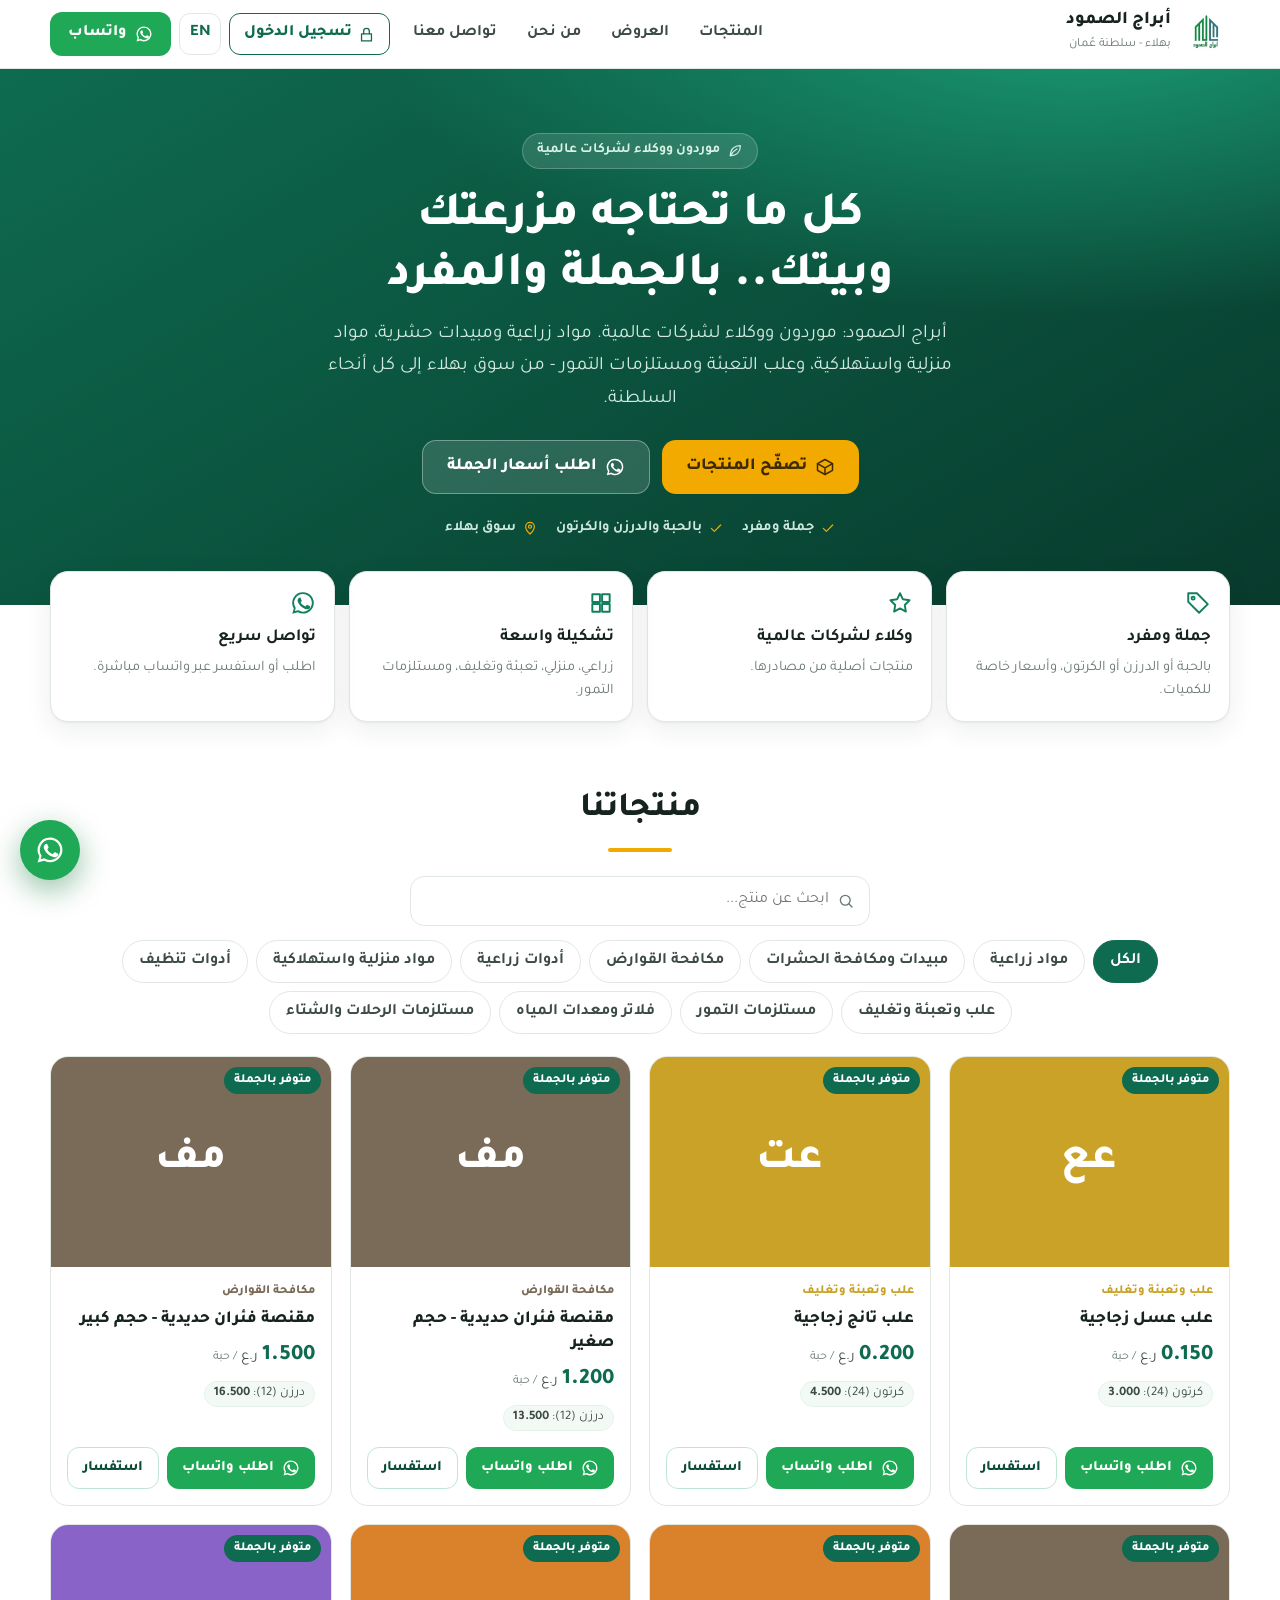
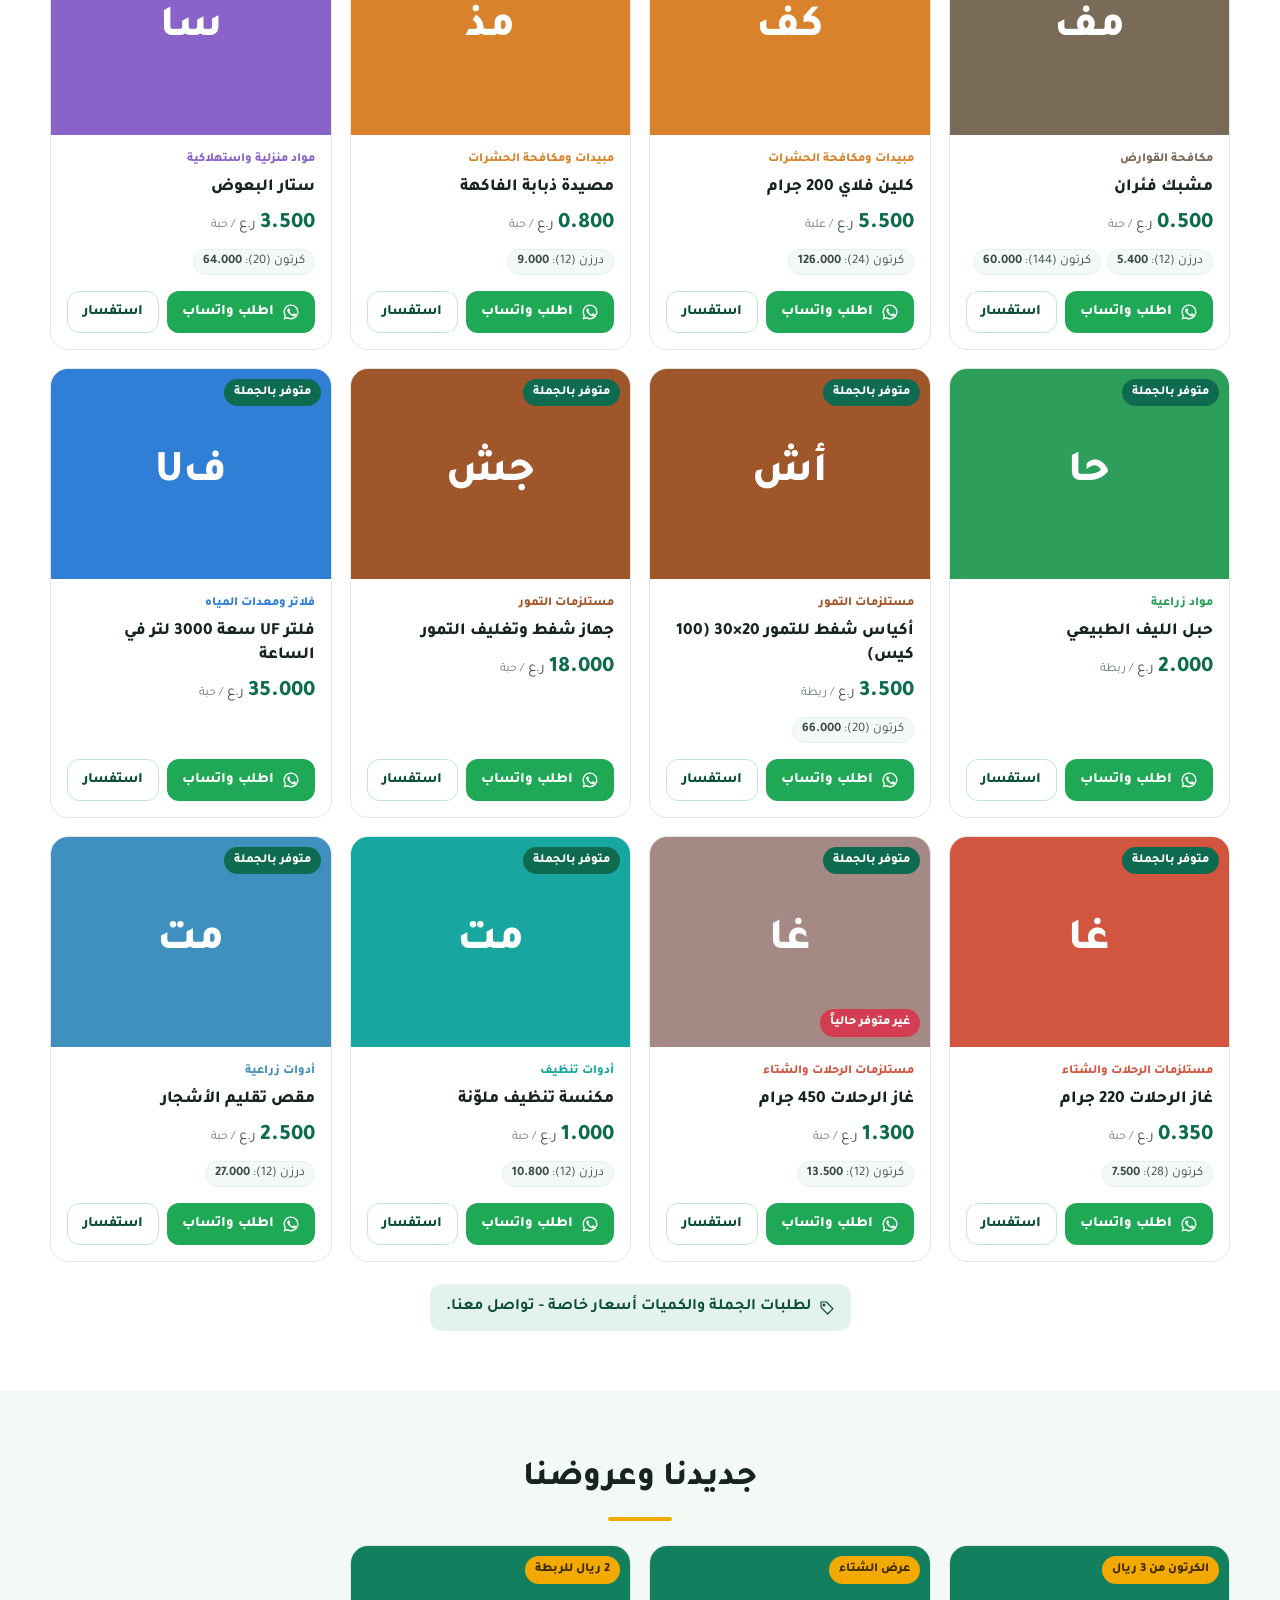
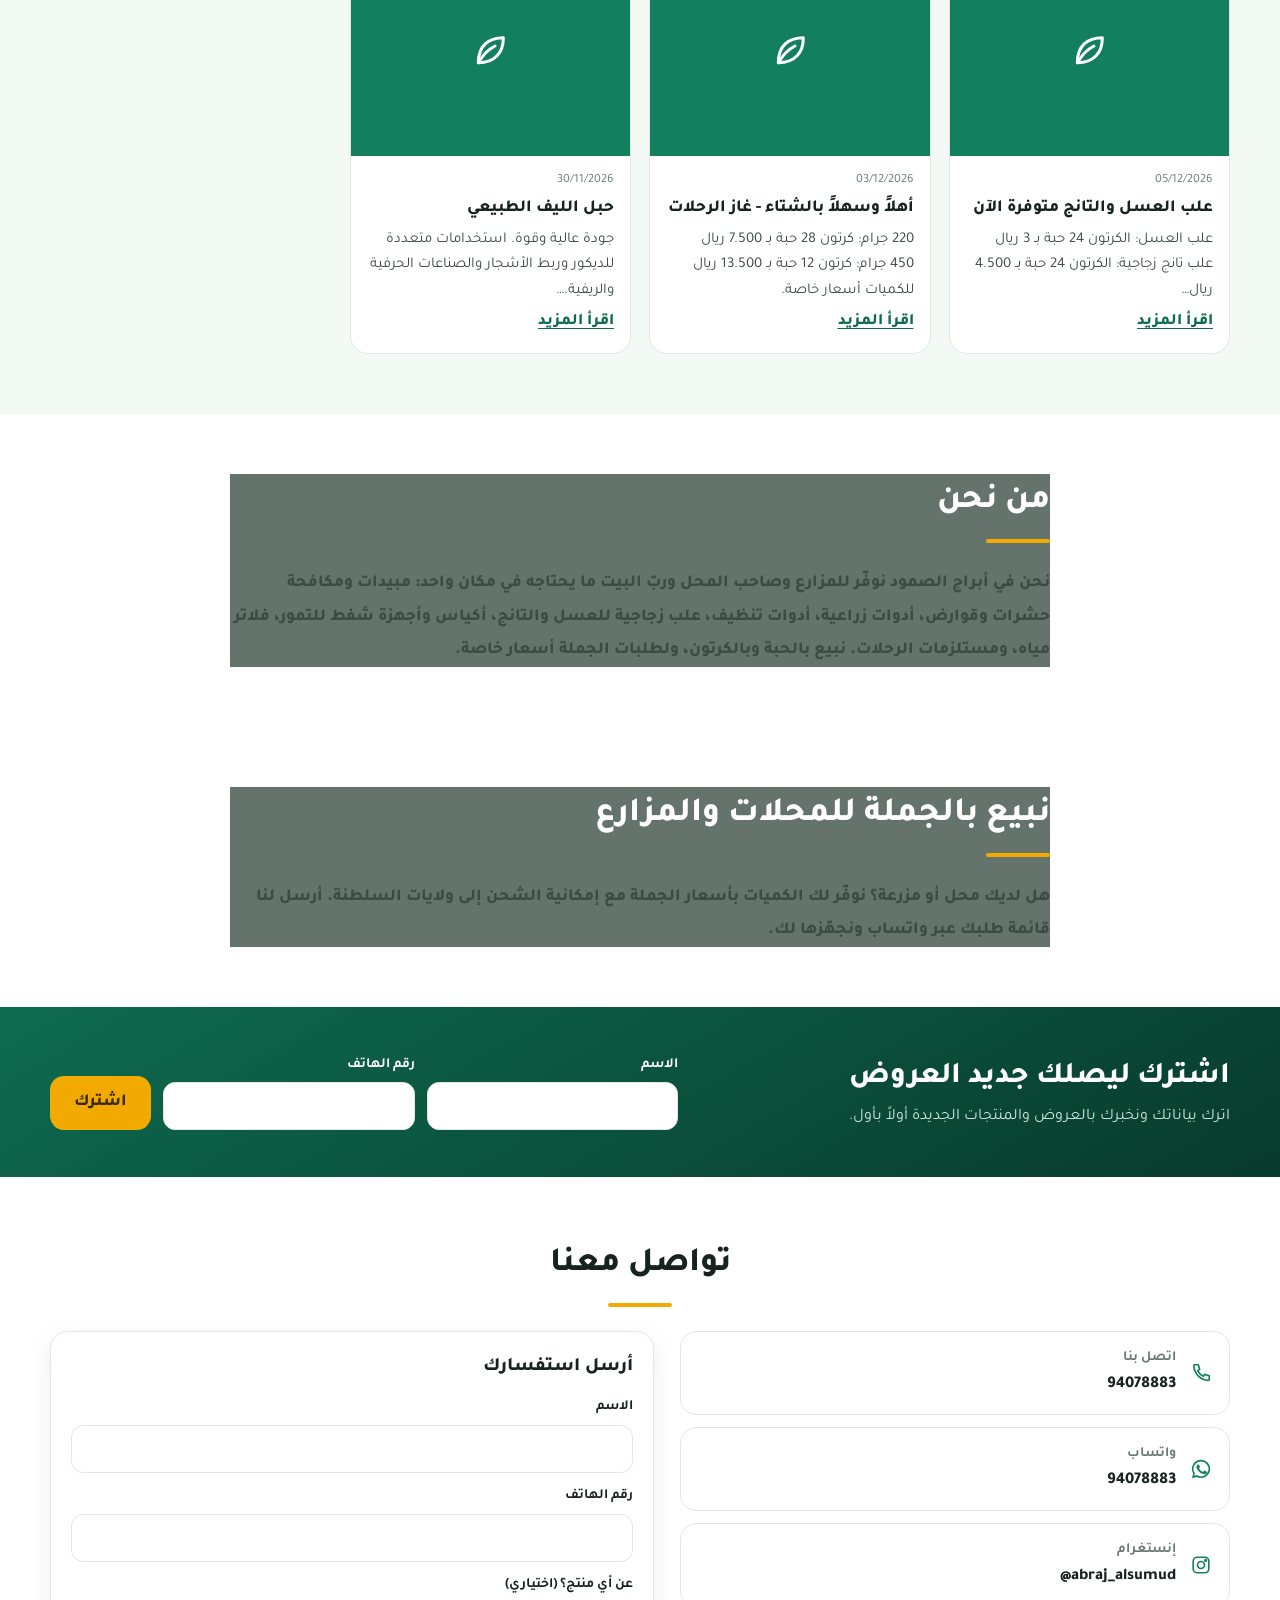
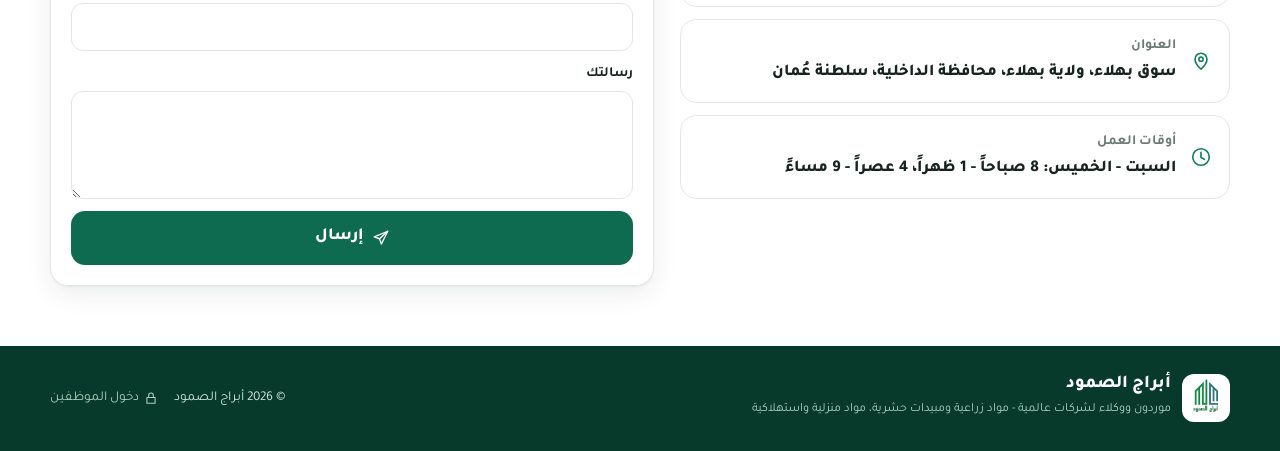
==== index.html @ 0f5cac6c "Add files via upload" ====
<!doctype html>
<html lang="ar" dir="rtl">
<head>
<meta charset="utf-8">
<meta name="viewport" content="width=device-width, initial-scale=1, viewport-fit=cover">
<meta name="theme-color" content="#0e6b4f">
<meta name="color-scheme" content="light only">
<title>أبراج الصمود - مواد زراعية ومبيدات ومواد منزلية بالجملة والمفرد | بهلاء (نسخة تجريبية)</title>
<meta name="robots" content="noindex, nofollow">
<meta name="description" content="أبراج الصمود - سوق بهلاء، سلطنة عُمان. موردون ووكلاء لشركات عالمية: مواد زراعية ومبيدات حشرية، مواد منزلية واستهلاكية، علب العسل والتانج ومستلزمات التمور. جملة ومفرد.">
<meta property="og:title" content="أبراج الصمود - Abraj Alsumud">
<meta property="og:description" content="مواد زراعية ومبيدات حشرية، مواد منزلية واستهلاكية - جملة ومفرد. سوق بهلاء، سلطنة عُمان.">
<meta property="og:type" content="website">
<link rel="icon" href="img/logo.jpg" type="image/jpeg">
<link rel="stylesheet" href="css/fonts.css?v=441dbd17">
<link rel="stylesheet" href="css/site.css?v=7137800d">
</head>
<body>
<div id="site"><div class="s-down"><h1>أبراج الصمود</h1><p>...</p></div></div>
<noscript><p style="padding:30px;text-align:center">أبراج الصمود - سوق بهلاء، سلطنة عُمان. هاتف وواتساب: 94078883</p></noscript>
<script>window.ROOT = '';</script>
<script src="js/core.js?v=7f3cba5a"></script>
<script src="js/site-defaults.js?v=f56f1dfe"></script>
<script src="js/demo-data.js?v=83bacb6c"></script>
<script src="js/local-backend.js?v=6e9005b7"></script>
<script src="js/api.js?v=f20d80b0"></script>
<script src="js/site.js?v=a3c6dbea"></script>
</body>
</html>
---- css/fonts.css ----
@font-face{font-family:"Tajawal";font-style:normal;font-weight:400;font-display:swap;src:url("../fonts/tajawal-400-arabic.woff2") format("woff2");unicode-range:U+0600-06FF, U+0750-077F, U+0870-0891, U+0897-08E1, U+08E3-08FF, U+200C-200E, U+2010-2011, U+204F, U+2E41, U+FB50-FDFF, U+FE70-FE74, U+FE76-FEFC, U+102E0-102FB, U+10E60-10E7E, U+10EC2-10EC7, U+10EC9-10EEE, U+10EF0-10EFF, U+1EE00-1EE03, U+1EE05-1EE1F, U+1EE21-1EE22, U+1EE24, U+1EE27, U+1EE29-1EE32, U+1EE34-1EE37, U+1EE39, U+1EE3B, U+1EE42, U+1EE47, U+1EE49, U+1EE4B, U+1EE4D-1EE4F, U+1EE51-1EE52, U+1EE54, U+1EE57, U+1EE59, U+1EE5B, U+1EE5D, U+1EE5F, U+1EE61-1EE62, U+1EE64, U+1EE67-1EE6A, U+1EE6C-1EE72, U+1EE74-1EE77, U+1EE79-1EE7C, U+1EE7E, U+1EE80-1EE89, U+1EE8B-1EE9B, U+1EEA1-1EEA3, U+1EEA5-1EEA9, U+1EEAB-1EEBB, U+1EEF0-1EEF1}
@font-face{font-family:"Tajawal";font-style:normal;font-weight:400;font-display:swap;src:url("../fonts/tajawal-400-latin.woff2") format("woff2");unicode-range:U+0000-00FF, U+0131, U+0152-0153, U+02BB-02BC, U+02C6, U+02DA, U+02DC, U+0304, U+0308, U+0329, U+2000-206F, U+20AC, U+2122, U+2191, U+2193, U+2212, U+2215, U+FEFF, U+FFFD}
@font-face{font-family:"Tajawal";font-style:normal;font-weight:500;font-display:swap;src:url("../fonts/tajawal-500-arabic.woff2") format("woff2");unicode-range:U+0600-06FF, U+0750-077F, U+0870-0891, U+0897-08E1, U+08E3-08FF, U+200C-200E, U+2010-2011, U+204F, U+2E41, U+FB50-FDFF, U+FE70-FE74, U+FE76-FEFC, U+102E0-102FB, U+10E60-10E7E, U+10EC2-10EC7, U+10EC9-10EEE, U+10EF0-10EFF, U+1EE00-1EE03, U+1EE05-1EE1F, U+1EE21-1EE22, U+1EE24, U+1EE27, U+1EE29-1EE32, U+1EE34-1EE37, U+1EE39, U+1EE3B, U+1EE42, U+1EE47, U+1EE49, U+1EE4B, U+1EE4D-1EE4F, U+1EE51-1EE52, U+1EE54, U+1EE57, U+1EE59, U+1EE5B, U+1EE5D, U+1EE5F, U+1EE61-1EE62, U+1EE64, U+1EE67-1EE6A, U+1EE6C-1EE72, U+1EE74-1EE77, U+1EE79-1EE7C, U+1EE7E, U+1EE80-1EE89, U+1EE8B-1EE9B, U+1EEA1-1EEA3, U+1EEA5-1EEA9, U+1EEAB-1EEBB, U+1EEF0-1EEF1}
@font-face{font-family:"Tajawal";font-style:normal;font-weight:500;font-display:swap;src:url("../fonts/tajawal-500-latin.woff2") format("woff2");unicode-range:U+0000-00FF, U+0131, U+0152-0153, U+02BB-02BC, U+02C6, U+02DA, U+02DC, U+0304, U+0308, U+0329, U+2000-206F, U+20AC, U+2122, U+2191, U+2193, U+2212, U+2215, U+FEFF, U+FFFD}
@font-face{font-family:"Tajawal";font-style:normal;font-weight:700;font-display:swap;src:url("../fonts/tajawal-700-arabic.woff2") format("woff2");unicode-range:U+0600-06FF, U+0750-077F, U+0870-0891, U+0897-08E1, U+08E3-08FF, U+200C-200E, U+2010-2011, U+204F, U+2E41, U+FB50-FDFF, U+FE70-FE74, U+FE76-FEFC, U+102E0-102FB, U+10E60-10E7E, U+10EC2-10EC7, U+10EC9-10EEE, U+10EF0-10EFF, U+1EE00-1EE03, U+1EE05-1EE1F, U+1EE21-1EE22, U+1EE24, U+1EE27, U+1EE29-1EE32, U+1EE34-1EE37, U+1EE39, U+1EE3B, U+1EE42, U+1EE47, U+1EE49, U+1EE4B, U+1EE4D-1EE4F, U+1EE51-1EE52, U+1EE54, U+1EE57, U+1EE59, U+1EE5B, U+1EE5D, U+1EE5F, U+1EE61-1EE62, U+1EE64, U+1EE67-1EE6A, U+1EE6C-1EE72, U+1EE74-1EE77, U+1EE79-1EE7C, U+1EE7E, U+1EE80-1EE89, U+1EE8B-1EE9B, U+1EEA1-1EEA3, U+1EEA5-1EEA9, U+1EEAB-1EEBB, U+1EEF0-1EEF1}
@font-face{font-family:"Tajawal";font-style:normal;font-weight:700;font-display:swap;src:url("../fonts/tajawal-700-latin.woff2") format("woff2");unicode-range:U+0000-00FF, U+0131, U+0152-0153, U+02BB-02BC, U+02C6, U+02DA, U+02DC, U+0304, U+0308, U+0329, U+2000-206F, U+20AC, U+2122, U+2191, U+2193, U+2212, U+2215, U+FEFF, U+FFFD}
@font-face{font-family:"Tajawal";font-style:normal;font-weight:800;font-display:swap;src:url("../fonts/tajawal-800-arabic.woff2") format("woff2");unicode-range:U+0600-06FF, U+0750-077F, U+0870-0891, U+0897-08E1, U+08E3-08FF, U+200C-200E, U+2010-2011, U+204F, U+2E41, U+FB50-FDFF, U+FE70-FE74, U+FE76-FEFC, U+102E0-102FB, U+10E60-10E7E, U+10EC2-10EC7, U+10EC9-10EEE, U+10EF0-10EFF, U+1EE00-1EE03, U+1EE05-1EE1F, U+1EE21-1EE22, U+1EE24, U+1EE27, U+1EE29-1EE32, U+1EE34-1EE37, U+1EE39, U+1EE3B, U+1EE42, U+1EE47, U+1EE49, U+1EE4B, U+1EE4D-1EE4F, U+1EE51-1EE52, U+1EE54, U+1EE57, U+1EE59, U+1EE5B, U+1EE5D, U+1EE5F, U+1EE61-1EE62, U+1EE64, U+1EE67-1EE6A, U+1EE6C-1EE72, U+1EE74-1EE77, U+1EE79-1EE7C, U+1EE7E, U+1EE80-1EE89, U+1EE8B-1EE9B, U+1EEA1-1EEA3, U+1EEA5-1EEA9, U+1EEAB-1EEBB, U+1EEF0-1EEF1}
@font-face{font-family:"Tajawal";font-style:normal;font-weight:800;font-display:swap;src:url("../fonts/tajawal-800-latin.woff2") format("woff2");unicode-range:U+0000-00FF, U+0131, U+0152-0153, U+02BB-02BC, U+02C6, U+02DA, U+02DC, U+0304, U+0308, U+0329, U+2000-206F, U+20AC, U+2122, U+2191, U+2193, U+2212, U+2215, U+FEFF, U+FFFD}
---- css/site.css ----
/* =====================================================================
   Abraj Alsumud - the public website. Light mode only, the shop's green with a warm amber accent.
   Logical properties everywhere, so Arabic (RTL) and English (LTR) both lay out correctly.
   ===================================================================== */
:root{--g900:#083a2c;--g800:#0b4d3a;--g700:#0e6b4f;--g600:#12805e;--g200:#bfe5d4;--g100:#e3f3ec;--g50:#f3faf6;--amber:#f2a900;--ink:#17231e;--ink2:#3d4b45;--muted:#6b7a73;--line:#e1e8e4;--bg:#fff;--red:#d43d51;--sh:0 1px 2px rgba(16,40,30,.05),0 8px 26px rgba(16,40,30,.08)}
*{box-sizing:border-box;margin:0;padding:0}
html{scroll-behavior:smooth;-webkit-text-size-adjust:100%}
body{font-family:"Tajawal","Segoe UI",Tahoma,Arial,sans-serif;font-size:16px;line-height:1.7;color:var(--ink);background:var(--bg);color-scheme:light}
button,input,textarea{font:inherit;color:inherit}button{cursor:pointer;border:0;background:none}
a{color:inherit;text-decoration:none}img{max-width:100%;display:block}
.ic{flex:none;vertical-align:middle}
.s-wrap{width:min(1180px,100% - 32px);margin-inline:auto}
.card{background:#fff;border:1px solid var(--line);border-radius:18px;box-shadow:var(--sh);padding:20px}
.noimg{display:grid;place-items:center;font-weight:800;color:#fff;background:var(--tile,#64736c)}

/* buttons */
.s-btn{display:inline-flex;align-items:center;justify-content:center;gap:8px;min-height:44px;padding:8px 18px;border-radius:12px;font-weight:800;white-space:nowrap;transition:transform .06s,background .15s,box-shadow .15s}
.s-btn:active{transform:translateY(1px)}.s-btn.lg{min-height:54px;padding:10px 24px;font-size:17px;border-radius:14px}
.s-btn.wa{background:#1fa855;color:#fff}.s-btn.wa:hover{background:#178a45}
.s-btn.amber{background:var(--amber);color:#3d2a00}.s-btn.amber:hover{background:#ffbd1f}
.s-btn.green{background:var(--g700);color:#fff}.s-btn.green:hover{background:var(--g800)}
.s-btn.glass{background:rgba(255,255,255,.14);color:#fff;border:1px solid rgba(255,255,255,.35)}.s-btn.glass:hover{background:rgba(255,255,255,.24)}
.s-btn.line{border:1.5px solid var(--g200);color:var(--g800);background:#fff}.s-btn.line:hover{background:var(--g50)}
.s-btn:disabled{opacity:.6}

/* top bar */
.s-top{position:sticky;top:0;z-index:40;background:rgba(255,255,255,.94);backdrop-filter:blur(8px);border-bottom:1px solid var(--line)}
.s-bar{display:flex;align-items:center;gap:18px;min-height:68px}
.s-brand{display:flex;align-items:center;gap:11px}.s-brand b{display:block;font-size:18px;line-height:1.2;font-weight:800}.s-brand small{color:var(--muted);font-size:12.5px}
.s-logo{width:48px;height:48px;object-fit:contain;border-radius:12px;flex:none}
.s-mark{display:grid;place-items:center;background:var(--g700);color:#fff;font-weight:800;font-size:22px}
.s-nav{display:flex;gap:4px;margin-inline-start:auto}
.s-nav a{padding:8px 13px;border-radius:10px;font-weight:700;color:var(--ink2)}.s-nav a:hover{background:var(--g100);color:var(--g800)}
.s-right{display:flex;align-items:center;gap:8px}
.s-lang{min-width:42px;min-height:42px;border:1px solid var(--line);border-radius:11px;font-weight:800;color:var(--g700)}

/* hero */
.s-hero{background:radial-gradient(1200px 500px at 85% -10%,#1a9a72 0,transparent 60%),linear-gradient(150deg,var(--g700),var(--g900));color:#fff;overflow:hidden}
.s-hero-in{display:grid;grid-template-columns:minmax(0,1.1fr) minmax(0,.9fr);gap:36px;align-items:center;padding-block:64px}
.s-hero-in.solo{grid-template-columns:minmax(0,1fr);max-width:860px;margin-inline:auto;text-align:center}
.s-hero-in.solo .s-cta,.s-hero-in.solo .s-points{justify-content:center}
.s-kicker{display:inline-flex;align-items:center;gap:7px;background:rgba(255,255,255,.12);border:1px solid rgba(255,255,255,.22);padding:5px 14px;border-radius:99px;font-size:14px;font-weight:700;color:#d8f2e6}
.s-hero h1{font-size:clamp(28px,4.6vw,48px);line-height:1.25;font-weight:800;margin:16px 0 12px;text-wrap:balance}
.s-hero p{font-size:clamp(16px,1.8vw,19px);color:#d2eadf;max-width:640px}.s-hero-in.solo p{margin-inline:auto}
.s-cta{display:flex;gap:12px;flex-wrap:wrap;margin-top:24px}
.s-points{list-style:none;display:flex;gap:18px;flex-wrap:wrap;margin-top:22px;color:#cfe8dd;font-weight:700;font-size:14.5px}
.s-points li{display:flex;gap:6px;align-items:center}.s-points .ic{color:var(--amber)}
.s-hero-img{width:100%;aspect-ratio:4/3;object-fit:cover;border-radius:24px;box-shadow:0 24px 60px rgba(0,0,0,.35);border:4px solid rgba(255,255,255,.16)}

/* features */
.s-feats{margin-top:-34px;position:relative;z-index:2}
.s-feat-grid{display:grid;grid-template-columns:repeat(auto-fit,minmax(210px,1fr));gap:14px}
.s-feat{background:#fff;border:1px solid var(--line);border-radius:18px;padding:18px;box-shadow:var(--sh);display:flex;flex-direction:column;gap:4px}
.s-feat .ic{color:var(--g600);margin-bottom:4px}.s-feat b{font-size:17px}.s-feat span{color:var(--muted);font-size:14.5px;line-height:1.6}

/* sections */
.s-sec{padding-block:60px}.s-sec.alt{background:var(--g50)}
.s-h2{font-size:clamp(24px,3.2vw,34px);font-weight:800;text-align:center;margin-bottom:24px;position:relative;padding-bottom:12px}
.s-h2::after{content:"";position:absolute;bottom:0;inset-inline-start:50%;width:64px;height:4px;border-radius:9px;background:var(--amber);transform:translateX(-50%)}
[dir=rtl] .s-h2::after{transform:translateX(50%)}
.s-h2.start{text-align:start}.s-h2.start::after{inset-inline-start:0;transform:none}
.s-lead{text-align:center;max-width:760px;margin:0 auto 24px;color:var(--ink2);font-size:17px}
.s-text{color:var(--ink2);font-size:17px;line-height:1.95}
.s-split{display:grid;grid-template-columns:minmax(0,1fr) minmax(0,1fr);gap:40px;align-items:center}.s-split.noimg{grid-template-columns:minmax(0,1fr);max-width:820px}
.s-photo{width:100%;aspect-ratio:4/3;object-fit:cover;border-radius:22px;box-shadow:var(--sh)}
.s-gallery{display:grid;grid-template-columns:repeat(auto-fill,minmax(210px,1fr));gap:12px}
.s-gallery img{width:100%;aspect-ratio:1/1;object-fit:cover;border-radius:16px}
.s-gallery.big{grid-template-columns:repeat(auto-fill,minmax(260px,1fr));margin-bottom:14px}.s-gallery.big img{aspect-ratio:4/3}
.s-empty{text-align:center;color:var(--muted);padding:30px}
.s-note{display:flex;gap:8px;align-items:center;justify-content:center;margin-top:22px;color:var(--g800);font-weight:700;background:var(--g100);padding:10px 16px;border-radius:12px;width:fit-content;margin-inline:auto}

/* products */
.s-tools{display:flex;justify-content:center;margin-bottom:14px}
.s-search{display:flex;align-items:center;gap:8px;border:1.5px solid var(--line);border-radius:14px;padding:0 14px;width:min(460px,100%);background:#fff;color:var(--muted)}
.s-search:focus-within{border-color:var(--g600);box-shadow:0 0 0 3px rgba(18,128,94,.15)}
.s-search input{border:0;outline:0;min-height:48px;flex:1;background:none;color:var(--ink)}
.s-chips{display:flex;gap:8px;flex-wrap:wrap;justify-content:center;margin-bottom:22px}
.s-chips button{padding:7px 16px;border-radius:99px;border:1.5px solid var(--line);font-weight:700;color:var(--ink2);background:#fff}
.s-chips button.on{background:var(--g700);border-color:var(--g700);color:#fff}
.s-grid{display:grid;grid-template-columns:repeat(auto-fill,minmax(232px,1fr));gap:18px}
.s-card,.s-post{background:#fff;border:1px solid var(--line);border-radius:18px;overflow:hidden;display:flex;flex-direction:column;transition:box-shadow .18s,transform .18s}
.s-card:hover,.s-post:hover{box-shadow:var(--sh);transform:translateY(-3px)}
.s-pic{position:relative;display:block;width:100%;aspect-ratio:4/3;background:#eef2f0;overflow:hidden}
.s-pic .pic{width:100%;height:100%;object-fit:cover;font-size:44px;border-radius:0}
.s-card.out .pic{filter:grayscale(.7);opacity:.75}
.s-flag{position:absolute;top:10px;inset-inline-start:10px;background:var(--g700);color:#fff;font-size:12.5px;font-weight:800;padding:3px 10px;border-radius:99px}
.s-flag.out{top:auto;bottom:10px;background:var(--red)}.s-flag.amber{background:var(--amber);color:#3d2a00}.s-flag.static{position:static;display:inline-block;margin-bottom:10px}
.s-count{position:absolute;bottom:10px;inset-inline-end:10px;background:rgba(0,0,0,.6);color:#fff;font-size:12.5px;padding:2px 8px;border-radius:99px;display:flex;gap:4px;align-items:center}
.s-body{padding:14px 16px 16px;display:flex;flex-direction:column;gap:6px;flex:1}
.s-cat{font-size:12.5px;font-weight:800}
.s-body h3{font-size:17px;line-height:1.4;font-weight:800;cursor:pointer}
.s-price{font-size:15px;color:var(--ink2)}.s-price b{font-size:22px;color:var(--g700);font-weight:800}.s-price small{color:var(--muted)}.s-price.ask{color:var(--muted);font-weight:700}
.s-units{display:flex;gap:6px;flex-wrap:wrap;font-size:13px;color:var(--ink2)}.s-units span{background:var(--g50);border:1px solid var(--g100);padding:1px 9px;border-radius:99px}
.s-acts{display:flex;gap:8px;margin-top:auto;padding-top:10px;flex-wrap:wrap}.s-acts .s-btn{flex:1 1 auto;min-height:42px;padding:6px 12px;font-size:14.5px}
.s-posts{display:grid;grid-template-columns:repeat(auto-fill,minmax(280px,1fr));gap:18px}
.s-date{font-size:12.5px;color:var(--muted)}
.s-clamp{display:-webkit-box;-webkit-line-clamp:3;-webkit-box-orient:vertical;overflow:hidden;color:var(--ink2);font-size:15px;white-space:pre-line}
.s-more{align-self:flex-start;color:var(--g700);font-weight:800;margin-top:auto;text-decoration:underline;text-underline-offset:4px}
.s-detail{display:grid;grid-template-columns:minmax(0,300px) minmax(0,1fr);gap:22px;align-items:start}
.s-dpic{width:100%;aspect-ratio:1/1;object-fit:cover;border-radius:16px;font-size:60px}
.s-ptable{width:100%;border-collapse:collapse;margin:12px 0}.s-ptable th{font-size:13px;color:var(--muted);text-align:start;padding:6px 8px;border-bottom:1px solid var(--line)}.s-ptable td{padding:9px 8px;border-bottom:1px solid var(--line)}.s-ptable b{color:var(--g700);font-size:18px}

/* subscribe + contact */
.s-sub{background:linear-gradient(150deg,var(--g700),var(--g900));color:#fff;padding-block:46px}
.s-sub-in{display:grid;grid-template-columns:minmax(0,1fr) minmax(0,1.2fr);gap:28px;align-items:center}
.s-sub h2{font-size:clamp(22px,2.8vw,30px);font-weight:800}.s-sub p{color:#cfe8dd}
.s-form{display:flex;flex-direction:column;gap:12px}.s-form.row{flex-direction:row;flex-wrap:wrap;align-items:flex-end}
.s-form.row .s-field{flex:1 1 160px}
.s-field{display:flex;flex-direction:column;gap:5px;font-weight:700;font-size:14px}
.s-field input,.s-field textarea{min-height:48px;border:1.5px solid var(--line);border-radius:12px;padding:8px 13px;background:#fff;color:var(--ink);outline:0;font-weight:500;width:100%}
.s-field textarea{resize:vertical;line-height:1.6}
.s-field input:focus,.s-field textarea:focus{border-color:var(--g600);box-shadow:0 0 0 3px rgba(18,128,94,.18)}
.s-hp{position:absolute!important;inset-inline-start:-9999px;width:1px;height:1px;opacity:0}
.s-contact{display:grid;grid-template-columns:minmax(0,1fr) minmax(0,1.1fr);gap:26px;align-items:start}
.s-info{display:flex;flex-direction:column;gap:12px}
.s-info>a,.s-info-row{display:flex;gap:14px;align-items:center;padding:15px 17px;border:1px solid var(--line);border-radius:16px;background:#fff;transition:border-color .15s,box-shadow .15s}
.s-info>a:hover,a.s-info-row:hover{border-color:var(--g600);box-shadow:var(--sh)}
.s-info .ic{color:var(--g600)}.s-info b{display:block;font-size:14px;color:var(--muted);font-weight:700}.s-info span span{font-weight:800;font-size:16.5px}
.s-form.card h3{font-size:19px;font-weight:800}

/* footer */
.s-foot{background:var(--g900);color:#cfe6dc;padding-block:28px;margin-top:0}
.s-foot-in{display:flex;gap:18px;align-items:center;justify-content:space-between;flex-wrap:wrap}
.s-foot .s-brand b{color:#fff}.s-foot .s-brand small{color:#a9d1bf}
.s-foot-meta{display:flex;gap:16px;flex-wrap:wrap;font-size:13.5px;align-items:center}
.s-foot-meta a{display:inline-flex;gap:5px;align-items:center;color:#a9d1bf}.s-foot-meta a:hover{color:#fff}
.s-fab{position:fixed;bottom:20px;inset-inline-end:20px;width:60px;height:60px;border-radius:50%;background:#1fa855;color:#fff;display:grid;place-items:center;box-shadow:0 10px 30px rgba(20,120,60,.45);z-index:45}
.s-fab:hover{background:#178a45}
.s-down{min-height:100vh;display:flex;flex-direction:column;align-items:center;justify-content:center;gap:10px;color:var(--muted);text-align:center;padding:20px}.s-down h1{color:var(--g700)}

/* windows + messages (same parts the system uses) */
#toasts{position:fixed;inset-inline:0;bottom:24px;display:flex;flex-direction:column;align-items:center;gap:8px;z-index:400;pointer-events:none;padding:0 14px}
.toast{background:var(--g900);color:#fff;padding:12px 20px;border-radius:14px;box-shadow:0 18px 50px rgba(8,40,28,.3);font-weight:700;max-width:520px}
.toast.err{background:#a02236}.toast.out{opacity:0;transition:.3s}
.modal-wrap{position:fixed;inset:0;background:rgba(8,30,22,.55);z-index:300;display:flex;align-items:center;justify-content:center;padding:16px}
.modal{background:#fff;border-radius:20px;width:100%;max-width:560px;max-height:calc(100dvh - 32px);display:flex;flex-direction:column;overflow:hidden;box-shadow:0 18px 50px rgba(8,40,28,.3)}
.modal.lg{max-width:820px}.modal.xl{max-width:1040px}
.modal-head{display:flex;align-items:center;justify-content:space-between;gap:10px;padding:14px 20px;border-bottom:1px solid var(--line)}.modal-head h3{font-size:19px;font-weight:800}
.modal-body{padding:20px;overflow-y:auto}
.icon-btn{display:inline-grid;place-items:center;width:40px;height:40px;border-radius:11px;color:var(--ink2)}.icon-btn:hover{background:var(--g100)}
body.has-modal{overflow:hidden}

@media (max-width:860px){
  .s-nav{display:none}.s-right{margin-inline-start:auto}.hide-s{display:none}
  .s-hero-in{grid-template-columns:minmax(0,1fr);padding-block:42px;text-align:center}.s-cta,.s-points{justify-content:center}.s-hero p{margin-inline:auto}
  .s-feats{margin-top:-22px}
  .s-sec{padding-block:42px}
  .s-split,.s-sub-in,.s-contact,.s-detail{grid-template-columns:minmax(0,1fr)}
  .s-grid{grid-template-columns:repeat(2,minmax(0,1fr));gap:10px}
  .s-body{padding:10px 11px 12px}.s-body h3{font-size:15px}.s-price b{font-size:18px}
  .s-acts .s-btn{font-size:13.5px;padding:6px 8px}
  .s-brand small{display:none}
  .modal-wrap{padding:0;align-items:flex-end}.modal,.modal.lg,.modal.xl{max-width:none;border-radius:20px 20px 0 0;max-height:94dvh}
  .s-dpic{max-width:260px;margin:0 auto}
}

/* anchored sections stop below the sticky top bar */
.s-sec,.s-sub{scroll-margin-top:78px}

/* the sign-in button in the top bar, next to "Contact us" */
.s-login{display:inline-flex;align-items:center;gap:6px;min-height:42px;padding:6px 14px;border-radius:11px;border:1.5px solid var(--g700);color:var(--g700);font-weight:800;white-space:nowrap}
.s-login:hover{background:var(--g700);color:#fff}
.s-nav{margin-inline-end:-8px}
@media (max-width:520px){.s-login{padding:6px 10px}.s-login span{font-size:13.5px}.s-brand b{font-size:16px}.s-logo{width:40px;height:40px}.s-bar{gap:8px}.s-right{gap:6px}}

/* phone: the category buttons are one row that slides sideways, not six rows */
@media (max-width:860px){.s-chips{flex-wrap:nowrap;overflow-x:auto;justify-content:flex-start;padding-bottom:6px;margin-inline:-16px;padding-inline:16px;scrollbar-width:none}.s-chips::-webkit-scrollbar{display:none}.s-chips button{flex:none}}
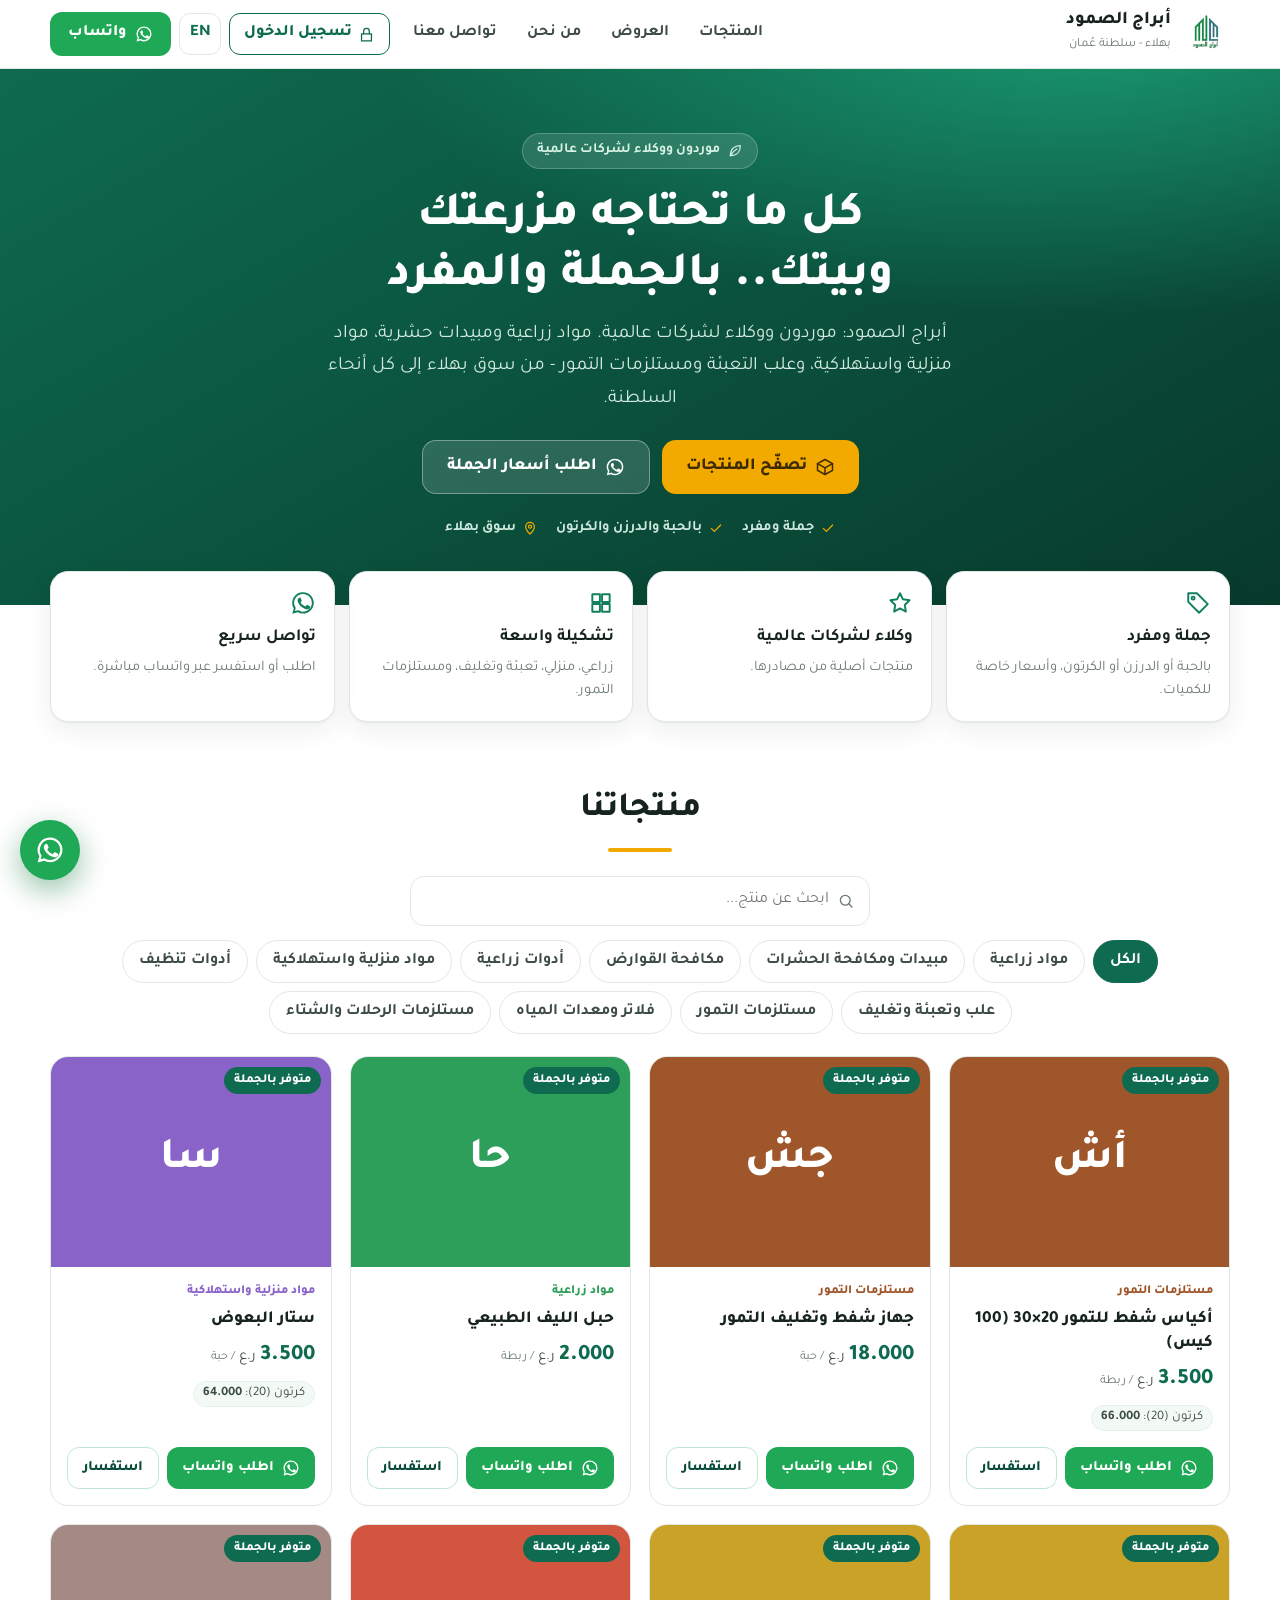
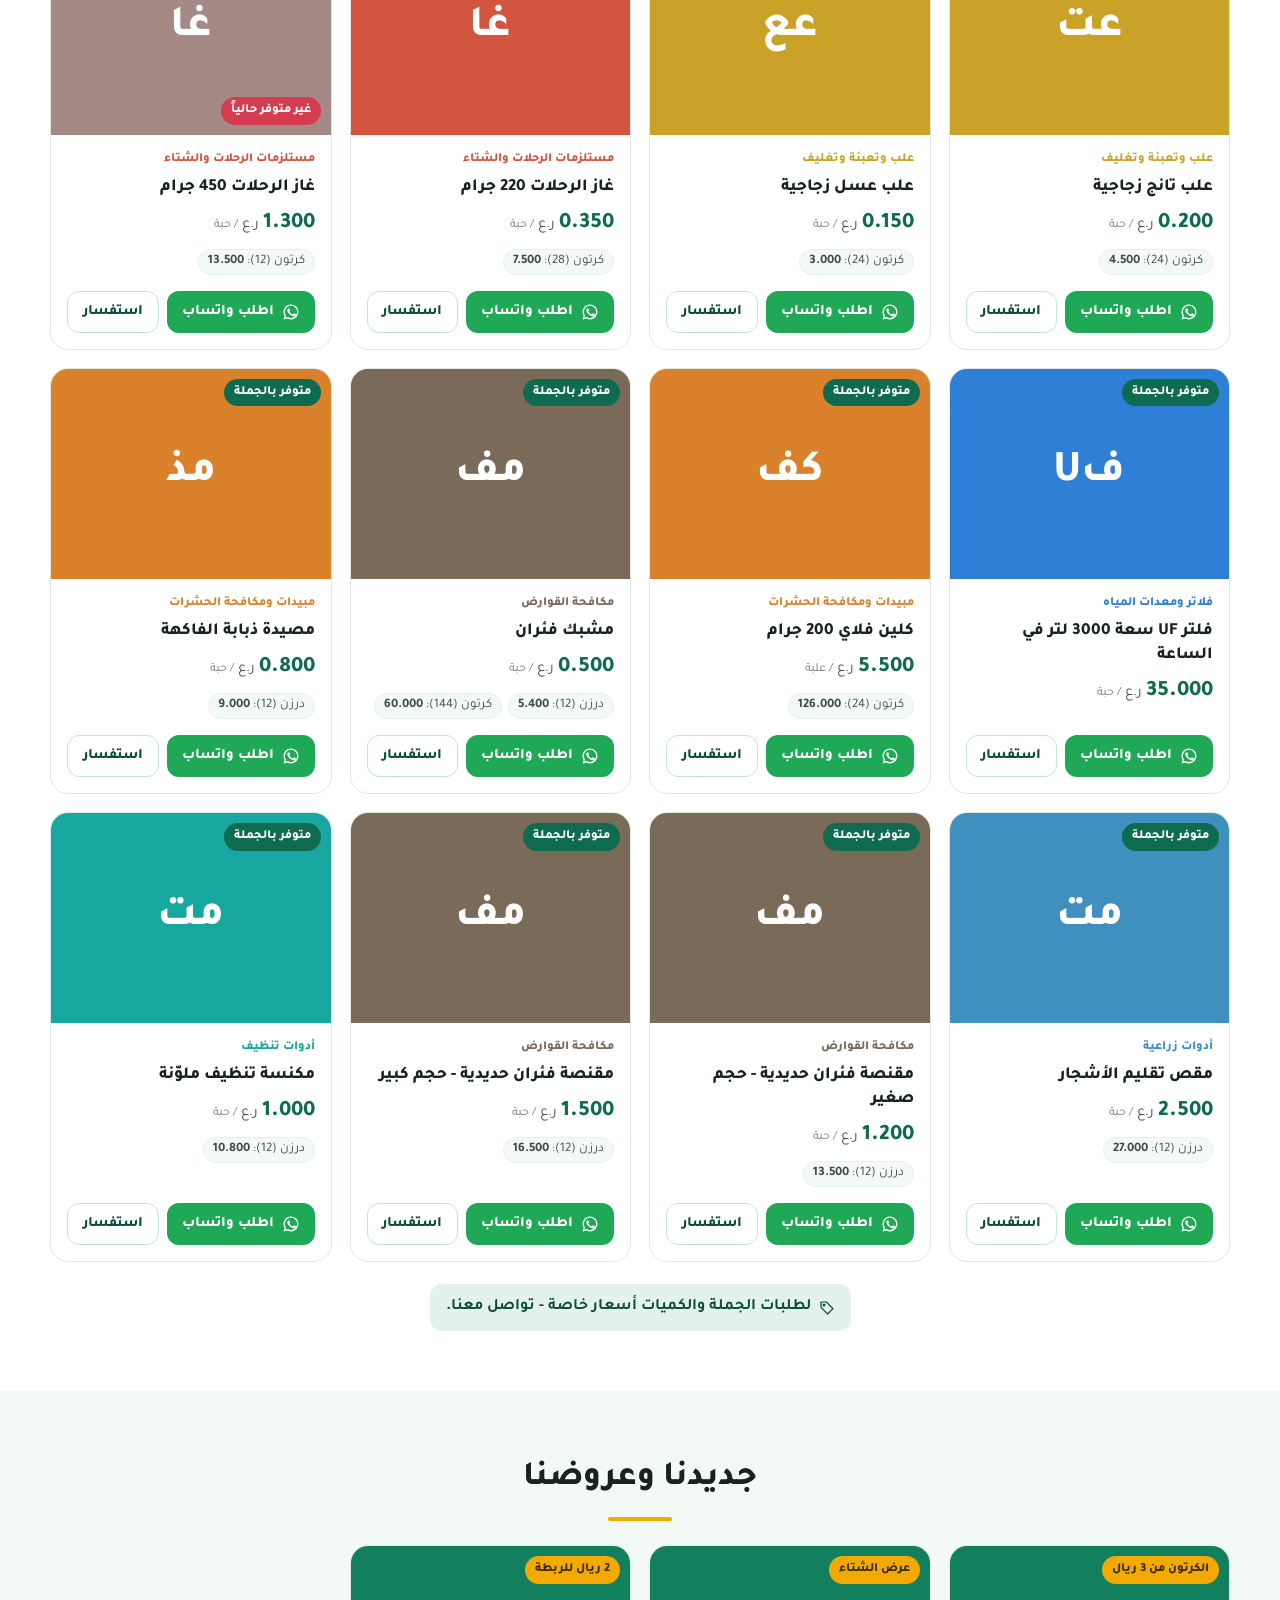
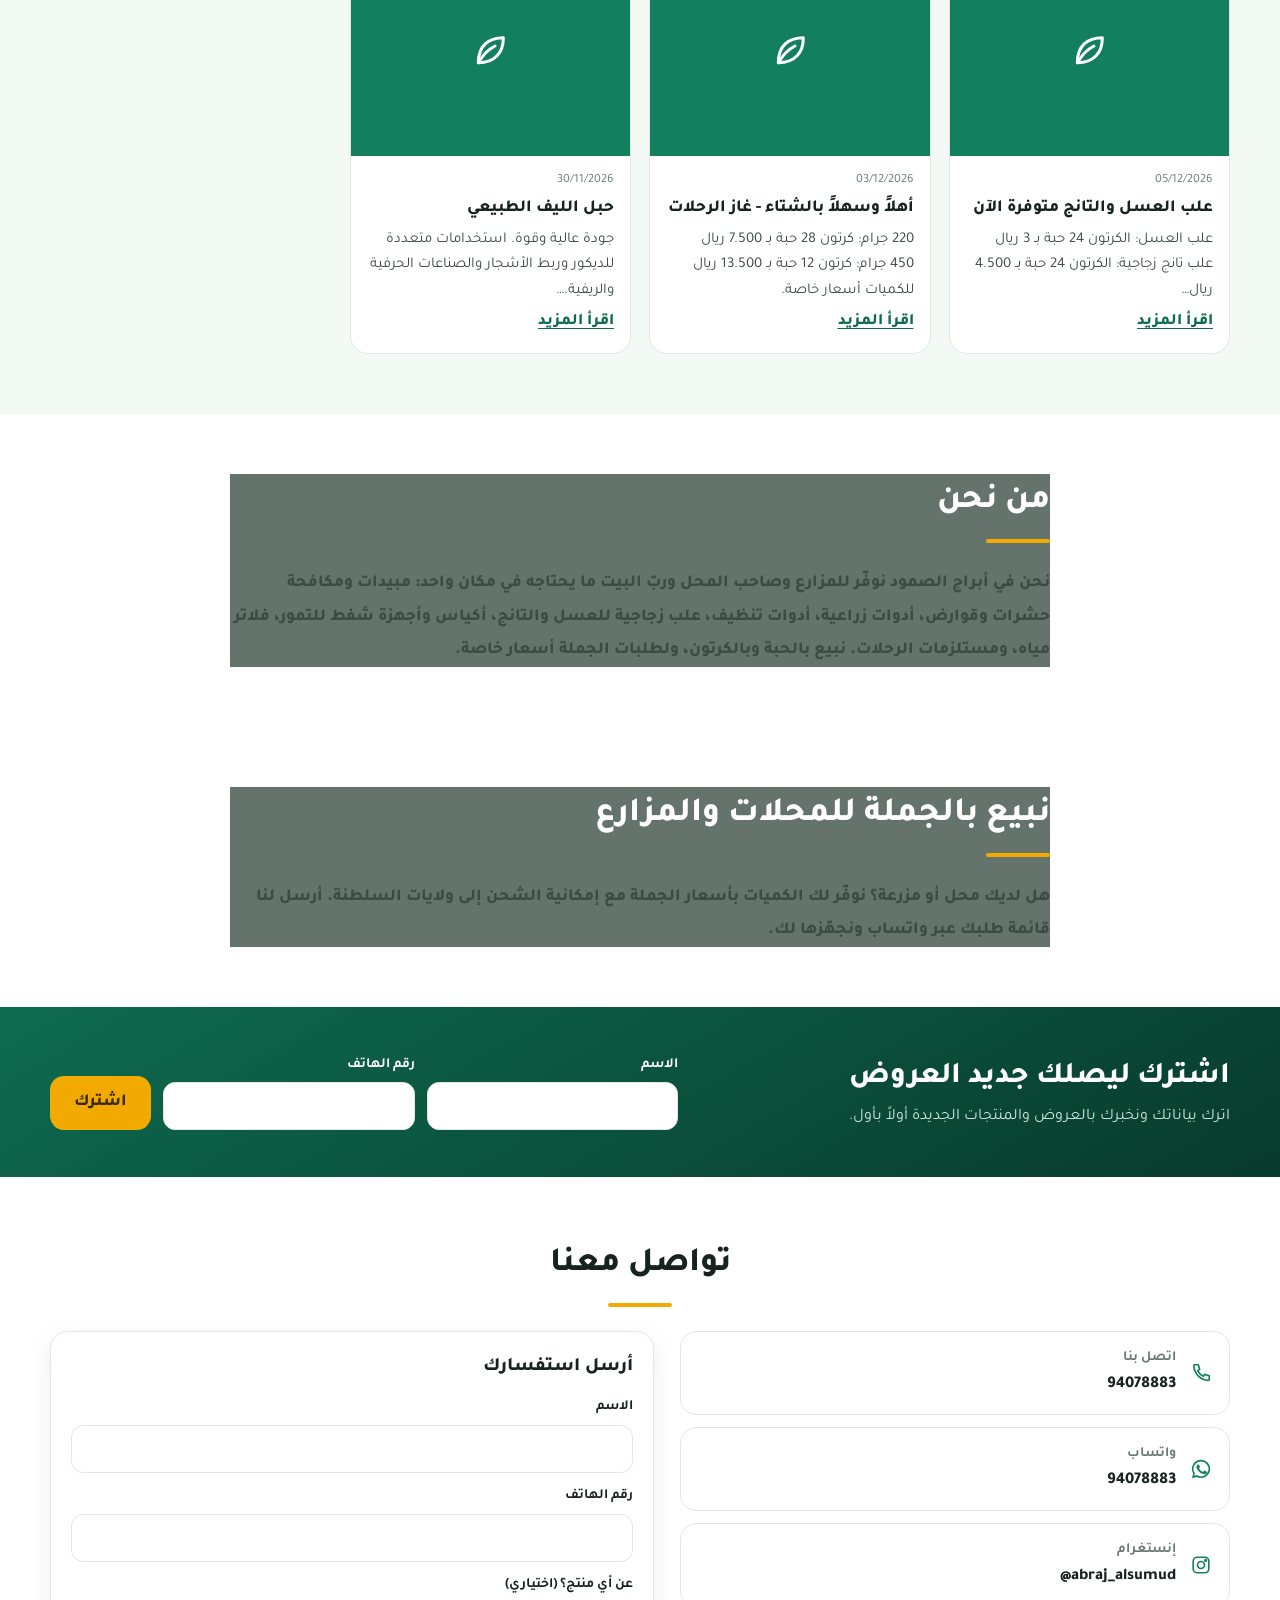
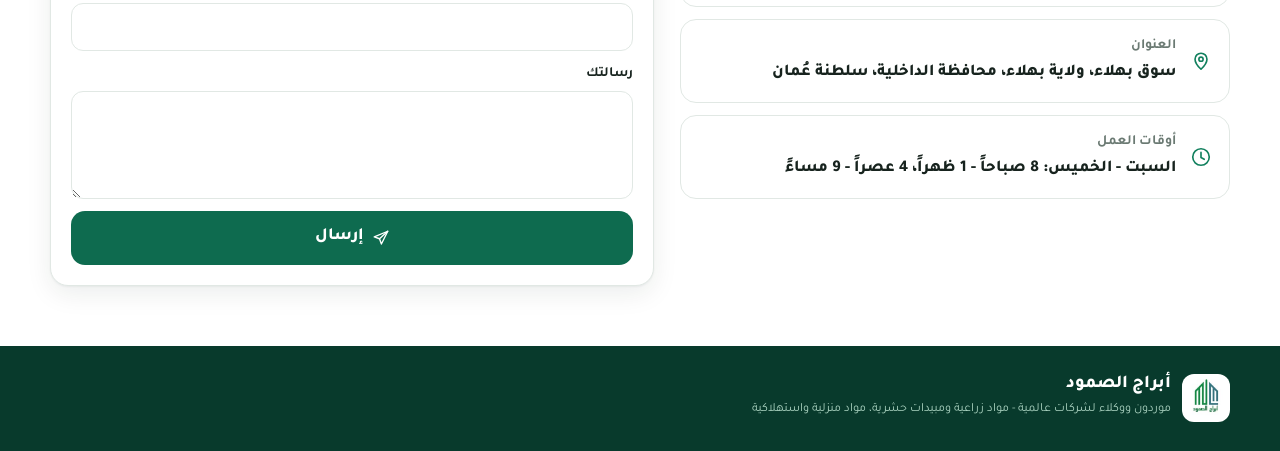
==== commit e4f928bd: "Add files via upload" ====
--- a/index.html
+++ b/index.html
@@ -19,11 +19,11 @@
 <div id="site"><div class="s-down"><h1>أبراج الصمود</h1><p>...</p></div></div>
 <noscript><p style="padding:30px;text-align:center">أبراج الصمود - سوق بهلاء، سلطنة عُمان. هاتف وواتساب: 94078883</p></noscript>
 <script>window.ROOT = '';</script>
-<script src="js/core.js?v=7f3cba5a"></script>
+<script src="js/core.js?v=176d2170"></script>
 <script src="js/site-defaults.js?v=f56f1dfe"></script>
-<script src="js/demo-data.js?v=83bacb6c"></script>
-<script src="js/local-backend.js?v=6e9005b7"></script>
+<script src="js/demo-data.js?v=da38cd94"></script>
+<script src="js/local-backend.js?v=6f7dc704"></script>
 <script src="js/api.js?v=f20d80b0"></script>
-<script src="js/site.js?v=a3c6dbea"></script>
+<script src="js/site.js?v=89cdf75d"></script>
 </body>
 </html>
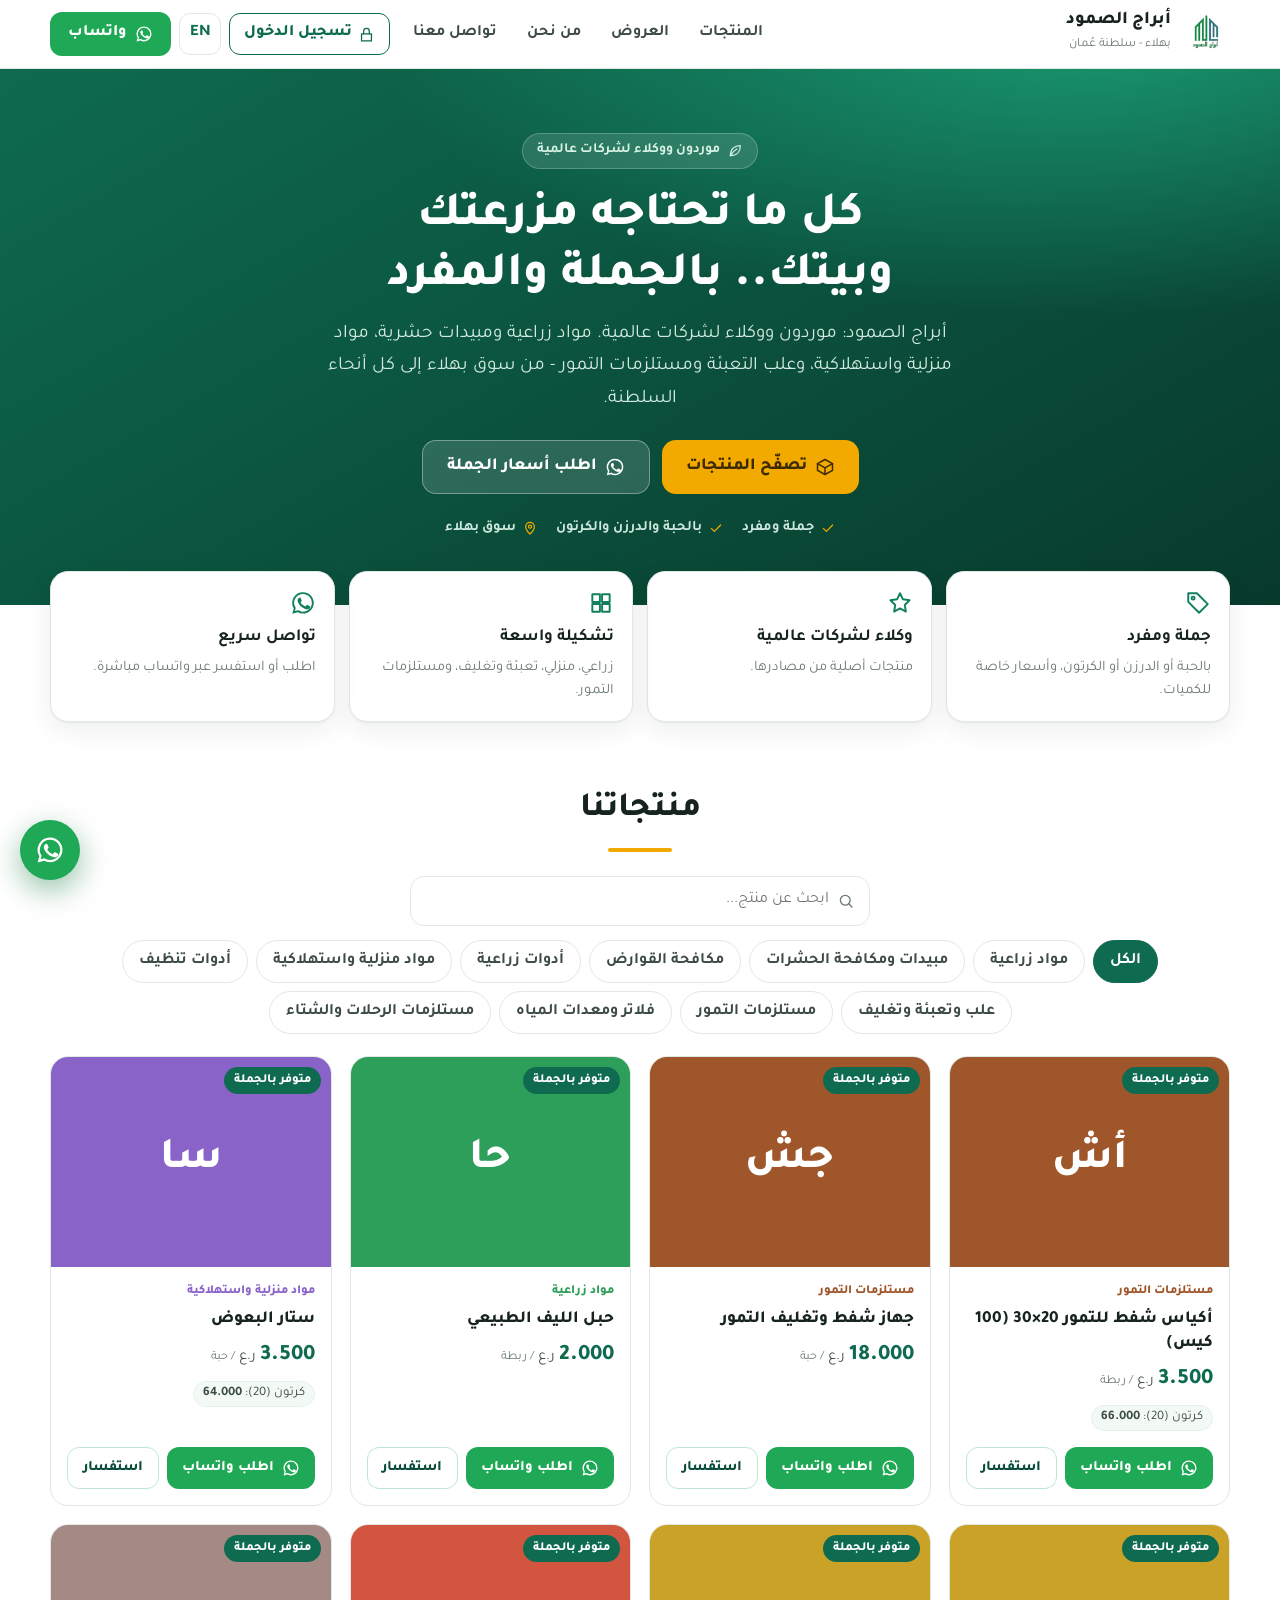
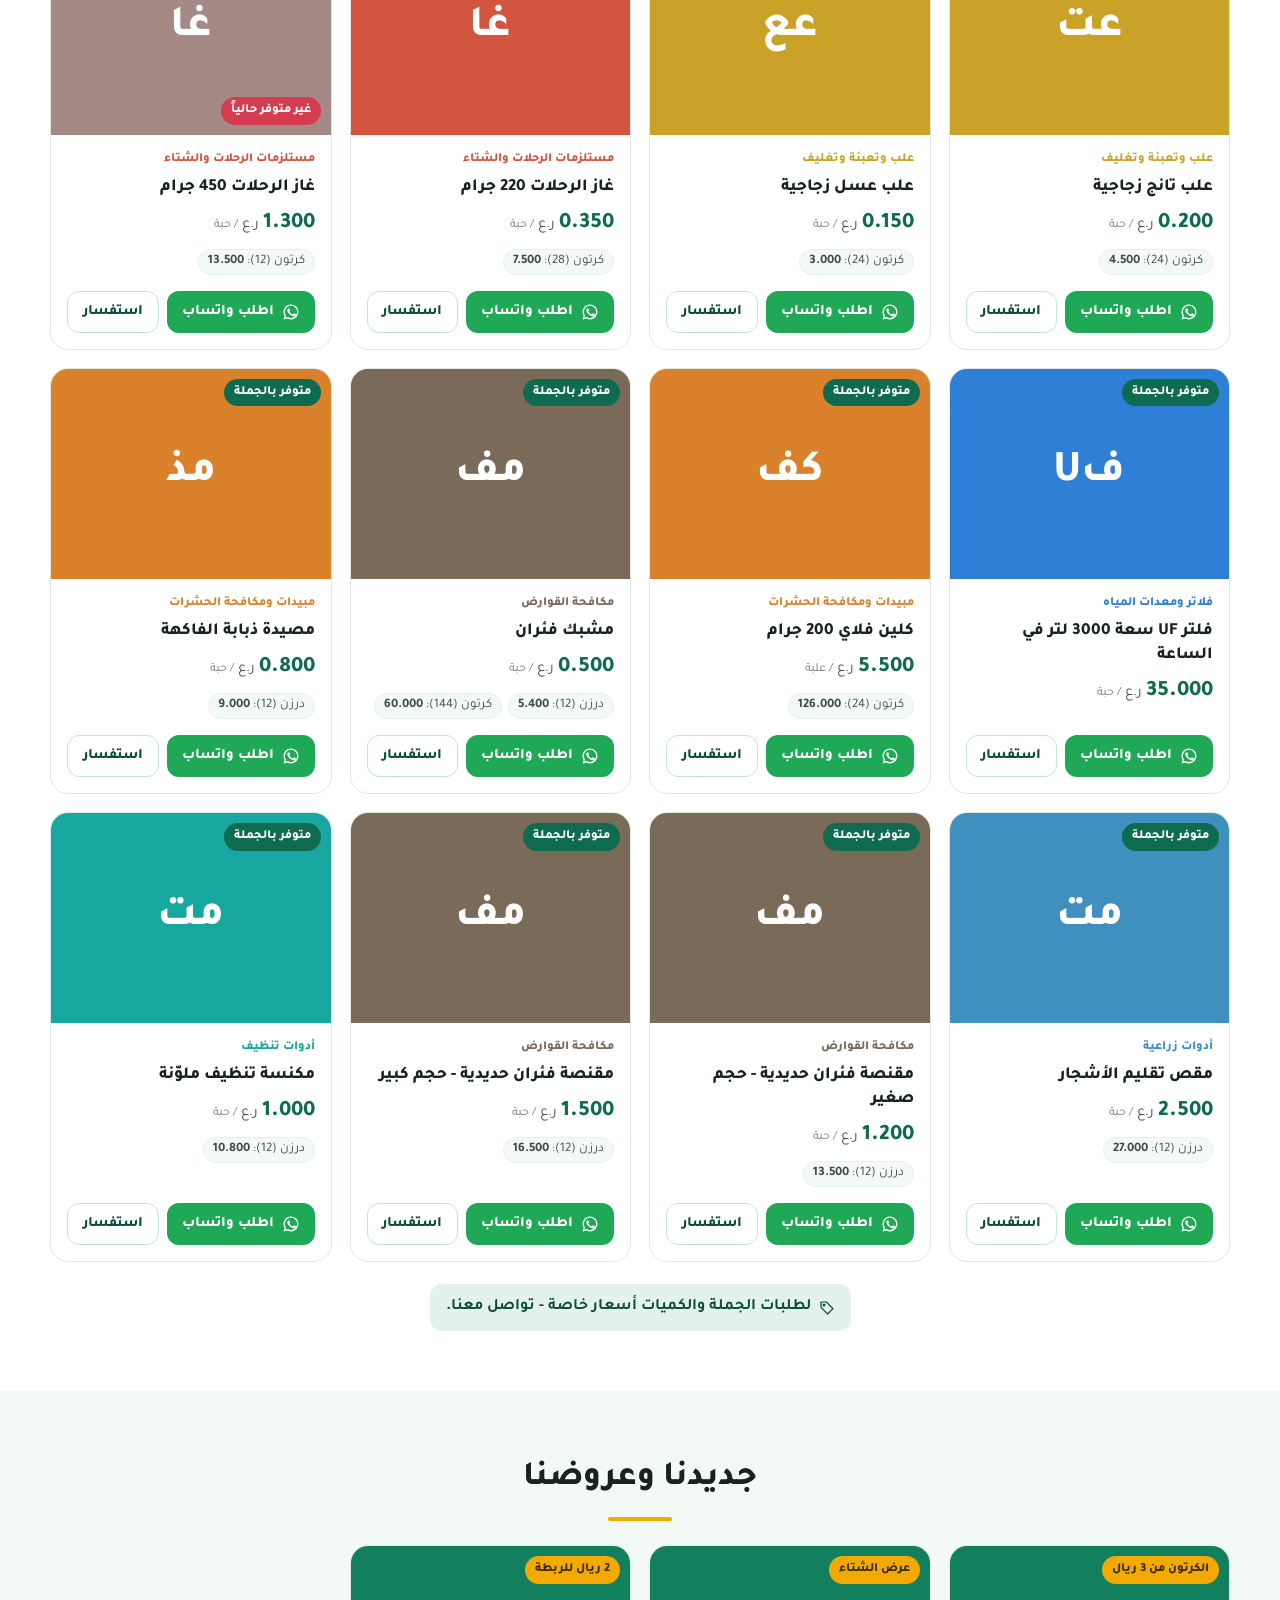
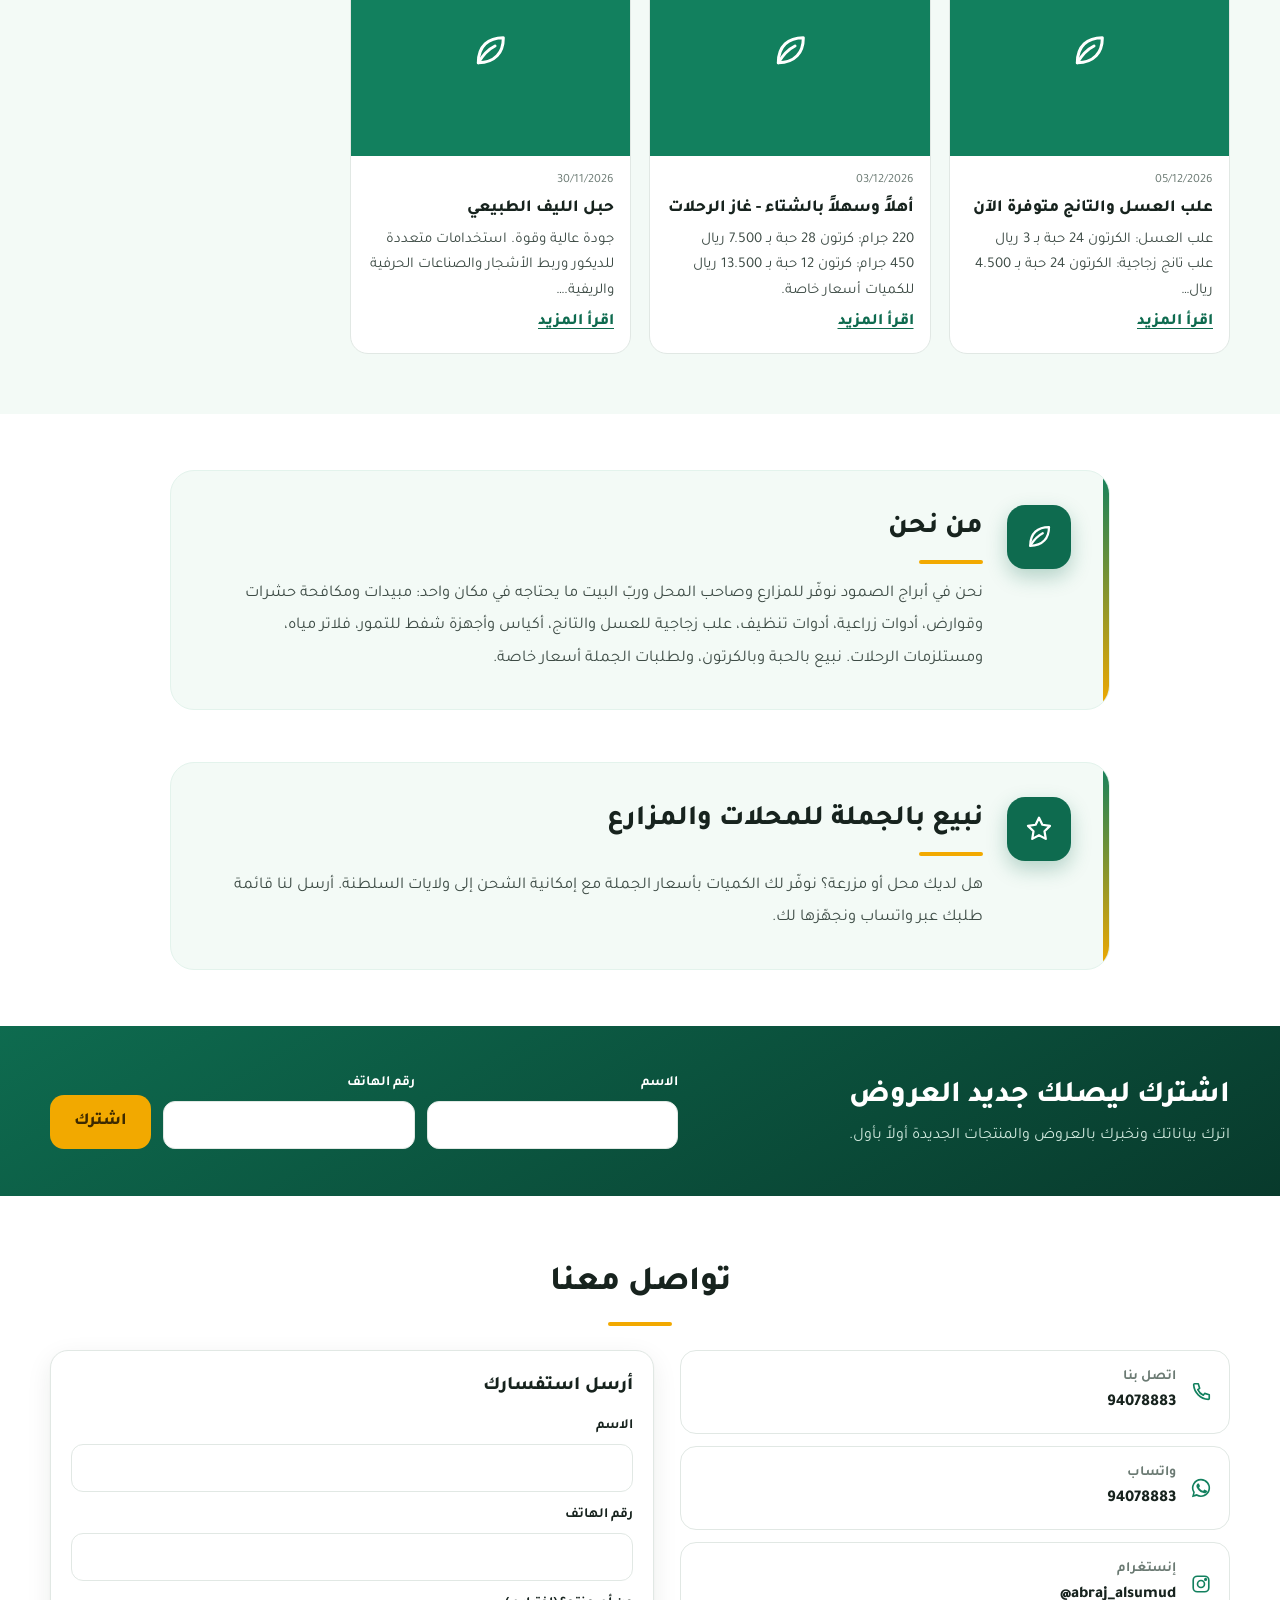
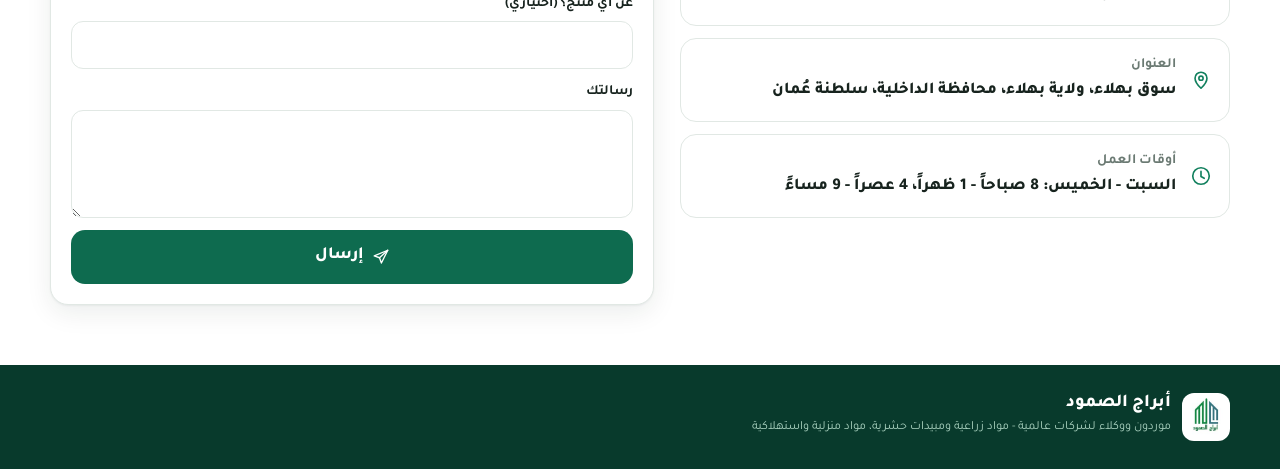
==== commit d793b792: "Add files via upload" ====
--- a/index.html
+++ b/index.html
@@ -13,7 +13,7 @@
 <meta property="og:type" content="website">
 <link rel="icon" href="img/logo.jpg" type="image/jpeg">
 <link rel="stylesheet" href="css/fonts.css?v=441dbd17">
-<link rel="stylesheet" href="css/site.css?v=7137800d">
+<link rel="stylesheet" href="css/site.css?v=4622fbb3">
 </head>
 <body>
 <div id="site"><div class="s-down"><h1>أبراج الصمود</h1><p>...</p></div></div>
@@ -24,6 +24,6 @@
 <script src="js/demo-data.js?v=da38cd94"></script>
 <script src="js/local-backend.js?v=6f7dc704"></script>
 <script src="js/api.js?v=f20d80b0"></script>
-<script src="js/site.js?v=89cdf75d"></script>
+<script src="js/site.js?v=b09889ff"></script>
 </body>
 </html>
--- a/css/site.css
+++ b/css/site.css
@@ -61,7 +61,7 @@
 .s-h2.start{text-align:start}.s-h2.start::after{inset-inline-start:0;transform:none}
 .s-lead{text-align:center;max-width:760px;margin:0 auto 24px;color:var(--ink2);font-size:17px}
 .s-text{color:var(--ink2);font-size:17px;line-height:1.95}
-.s-split{display:grid;grid-template-columns:minmax(0,1fr) minmax(0,1fr);gap:40px;align-items:center}.s-split.noimg{grid-template-columns:minmax(0,1fr);max-width:820px}
+.s-split{display:grid;grid-template-columns:minmax(0,1fr) minmax(0,1fr);gap:40px;align-items:center}
 .s-photo{width:100%;aspect-ratio:4/3;object-fit:cover;border-radius:22px;box-shadow:var(--sh)}
 .s-gallery{display:grid;grid-template-columns:repeat(auto-fill,minmax(210px,1fr));gap:12px}
 .s-gallery img{width:100%;aspect-ratio:1/1;object-fit:cover;border-radius:16px}
@@ -165,3 +165,40 @@
 
 /* phone: the category buttons are one row that slides sideways, not six rows */
 @media (max-width:860px){.s-chips{flex-wrap:nowrap;overflow-x:auto;justify-content:flex-start;padding-bottom:6px;margin-inline:-16px;padding-inline:16px;scrollbar-width:none}.s-chips::-webkit-scrollbar{display:none}.s-chips button{flex:none}}
+
+/* phone: the "three lines" button and the list of sections it opens (on a computer the links sit in the top bar instead) */
+.s-menu-btn,.s-drop{display:none}
+@media (max-width:860px){
+  .s-menu-btn{display:inline-grid;place-items:center;width:44px;height:44px;border-radius:12px;background:var(--g700);color:#fff;flex:none}
+  .s-menu-btn:active{background:var(--g800)}
+  .s-right>.s-btn.wa{display:none}                      /* WhatsApp stays as the round floating button and inside the list */
+  .s-brand{min-width:0;flex:1 1 auto;gap:8px}.s-brand span{min-width:0}.s-brand b{font-size:15.5px;line-height:1.2}   /* the name may sit on two lines, never cut inside a word */
+  .s-login{padding:6px 9px;gap:5px;min-height:44px}.s-login span{font-size:13px}
+  .s-lang{min-height:44px}
+  .s-right{flex:none}
+  .s-drop{position:absolute;inset-inline:0;top:100%;background:#fff;border-bottom:1px solid var(--line);box-shadow:0 18px 30px rgba(8,40,28,.16);padding:8px 14px 14px;flex-direction:column;gap:2px;max-height:calc(100dvh - 70px);overflow-y:auto}
+  .s-drop.open{display:flex}
+  .s-drop a{display:flex;align-items:center;gap:14px;padding:14px 12px;border-radius:12px;font-weight:800;font-size:17px;color:var(--ink)}
+  .s-drop a+a{border-top:1px solid var(--line)}
+  .s-drop a:active{background:var(--g100)}
+  .s-drop a .ic{color:var(--g600)}
+  .s-drop a.wa{color:#178a45;border-top:1px solid var(--line)}.s-drop a.wa .ic{color:#1fa855}
+}
+
+/* a "title + text" section without a picture: a tidy panel (soft green card, icon badge, title, text) */
+.s-sec-panel{padding-block:26px}
+.s-sec-panel:first-of-type,.s-sec:not(.s-sec-panel)+.s-sec-panel{padding-top:56px}
+.s-sec-panel:has(+ .s-sub),.s-sec-panel:has(+ .s-sec:not(.s-sec-panel)){padding-bottom:56px}
+.s-panel{max-width:940px;margin-inline:auto;display:grid;grid-template-columns:auto minmax(0,1fr);gap:24px;align-items:start;background:var(--g50);border:1px solid var(--g100);border-radius:24px;padding:34px 38px;position:relative;overflow:hidden}
+.s-panel::before{content:"";position:absolute;inset-block:0;inset-inline-start:0;width:6px;background:linear-gradient(var(--g600),var(--amber))}
+.s-panel-ic{width:64px;height:64px;border-radius:18px;background:var(--g700);color:#fff;display:grid;place-items:center;box-shadow:0 8px 20px rgba(14,107,79,.28)}
+.s-panel .s-h2{font-size:clamp(22px,2.6vw,28px);margin-bottom:14px}
+.s-panel .s-text{font-size:16.5px;line-height:1.95;color:var(--ink2)}
+@media (max-width:860px){
+  .s-sec-panel{padding-block:16px}
+  .s-sec-panel:first-of-type,.s-sec:not(.s-sec-panel)+.s-sec-panel{padding-top:38px}
+  .s-sec-panel:has(+ .s-sub),.s-sec-panel:has(+ .s-sec:not(.s-sec-panel)){padding-bottom:38px}
+  .s-panel{grid-template-columns:minmax(0,1fr);gap:14px;padding:24px 20px 24px 22px;border-radius:20px}
+  .s-panel-ic{width:52px;height:52px;border-radius:15px}
+  .s-panel .s-text{font-size:16px}
+}
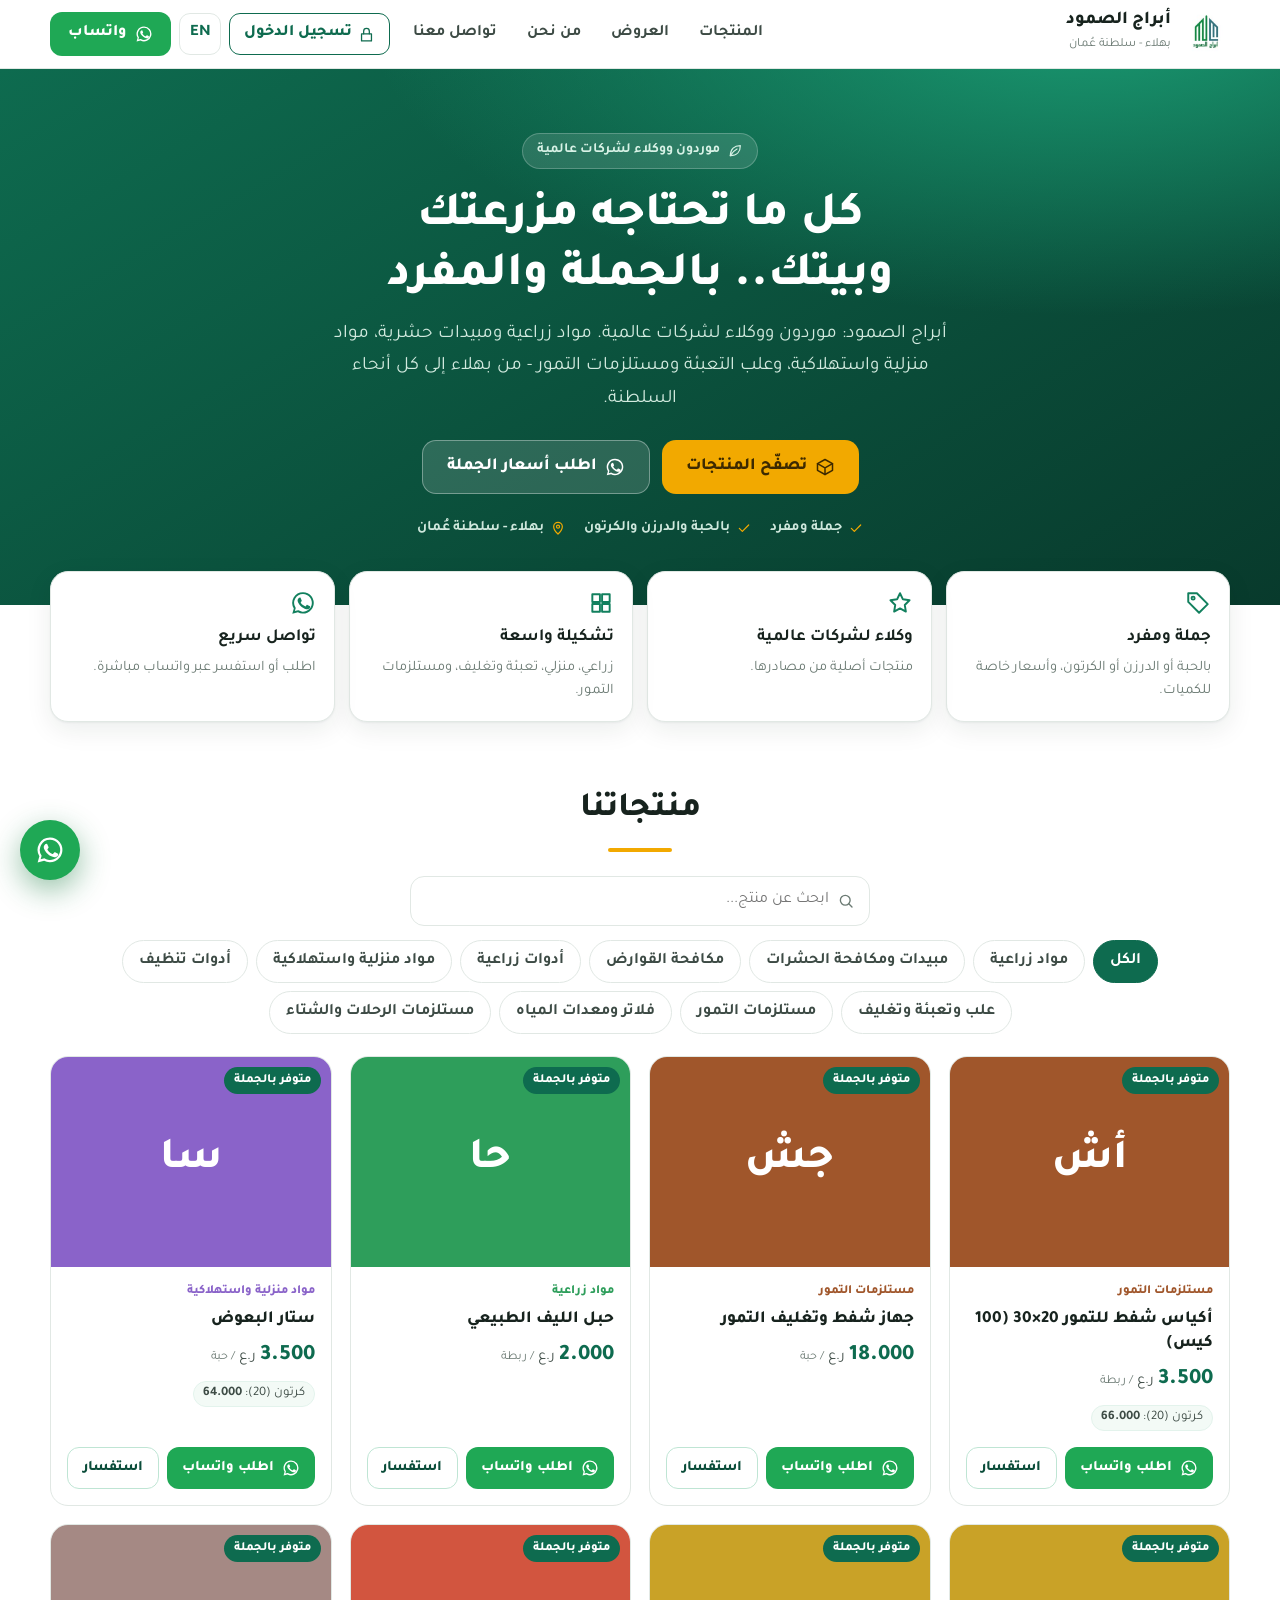
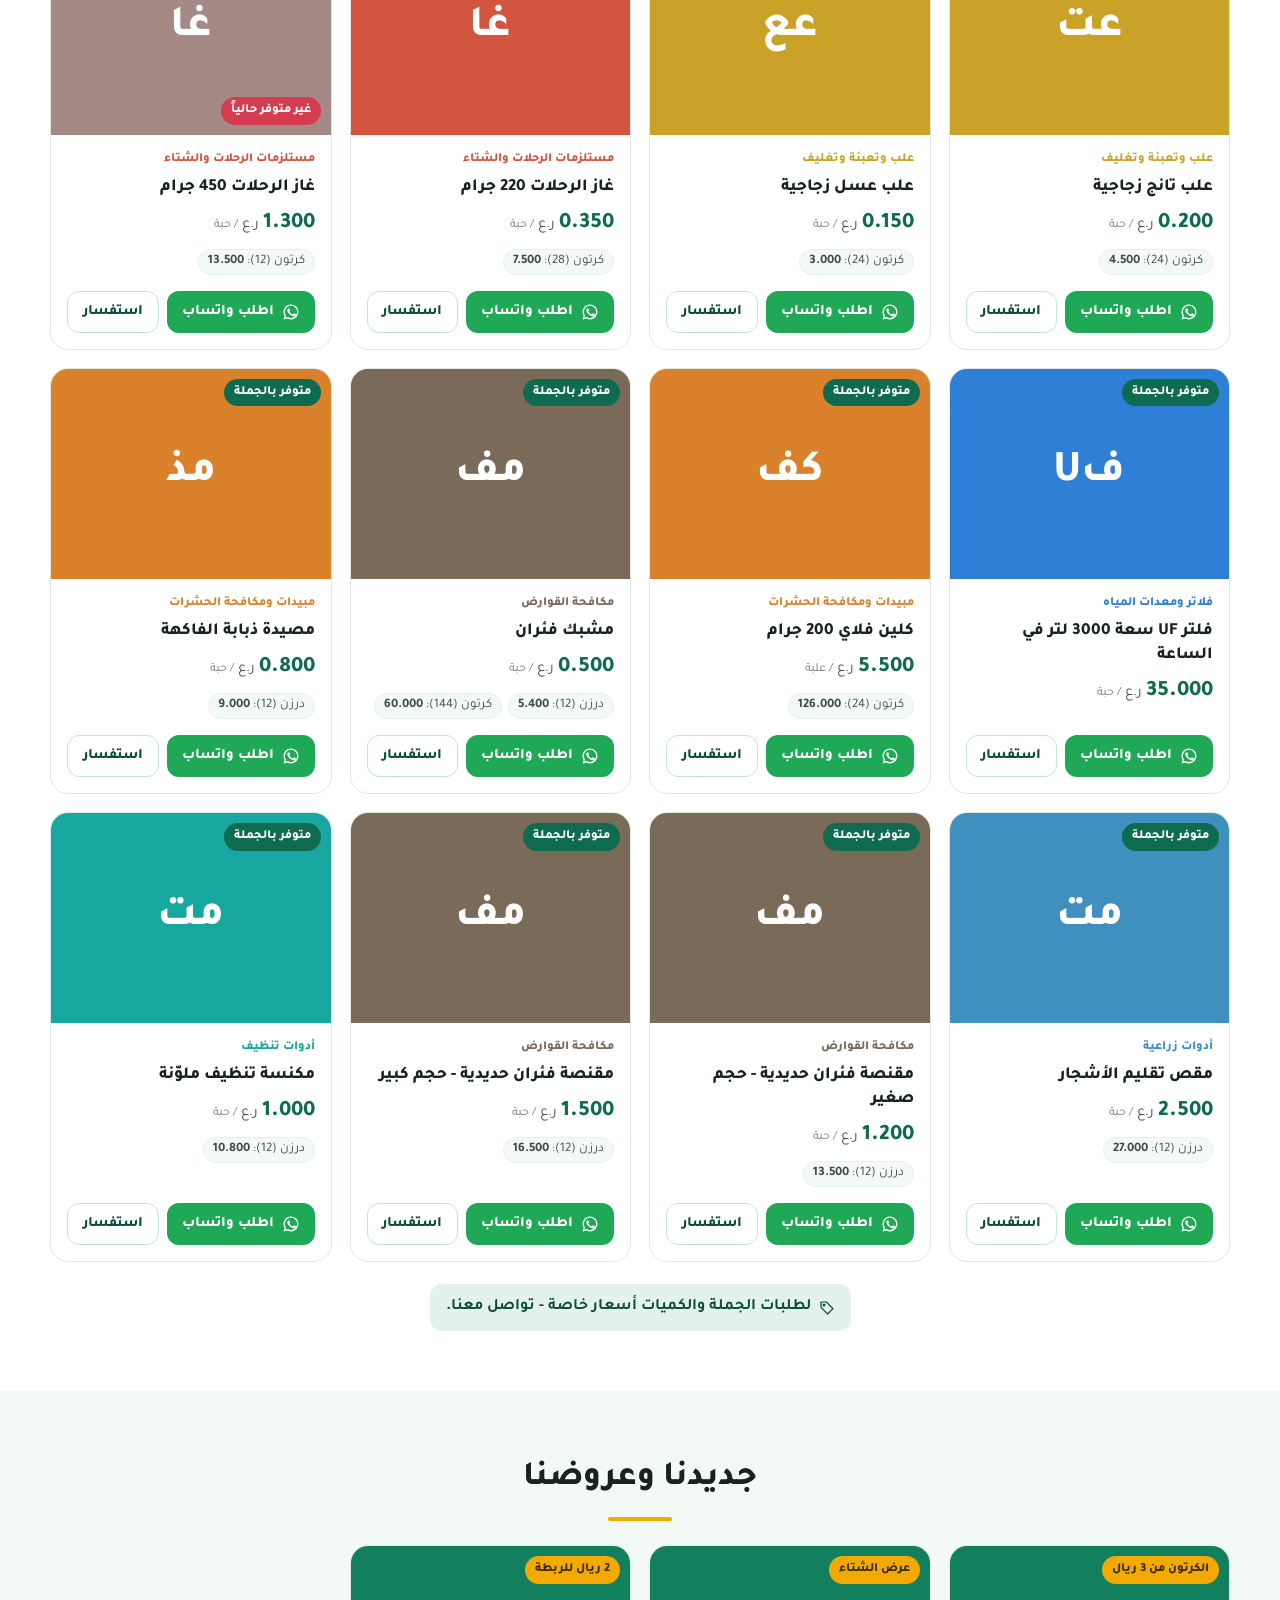
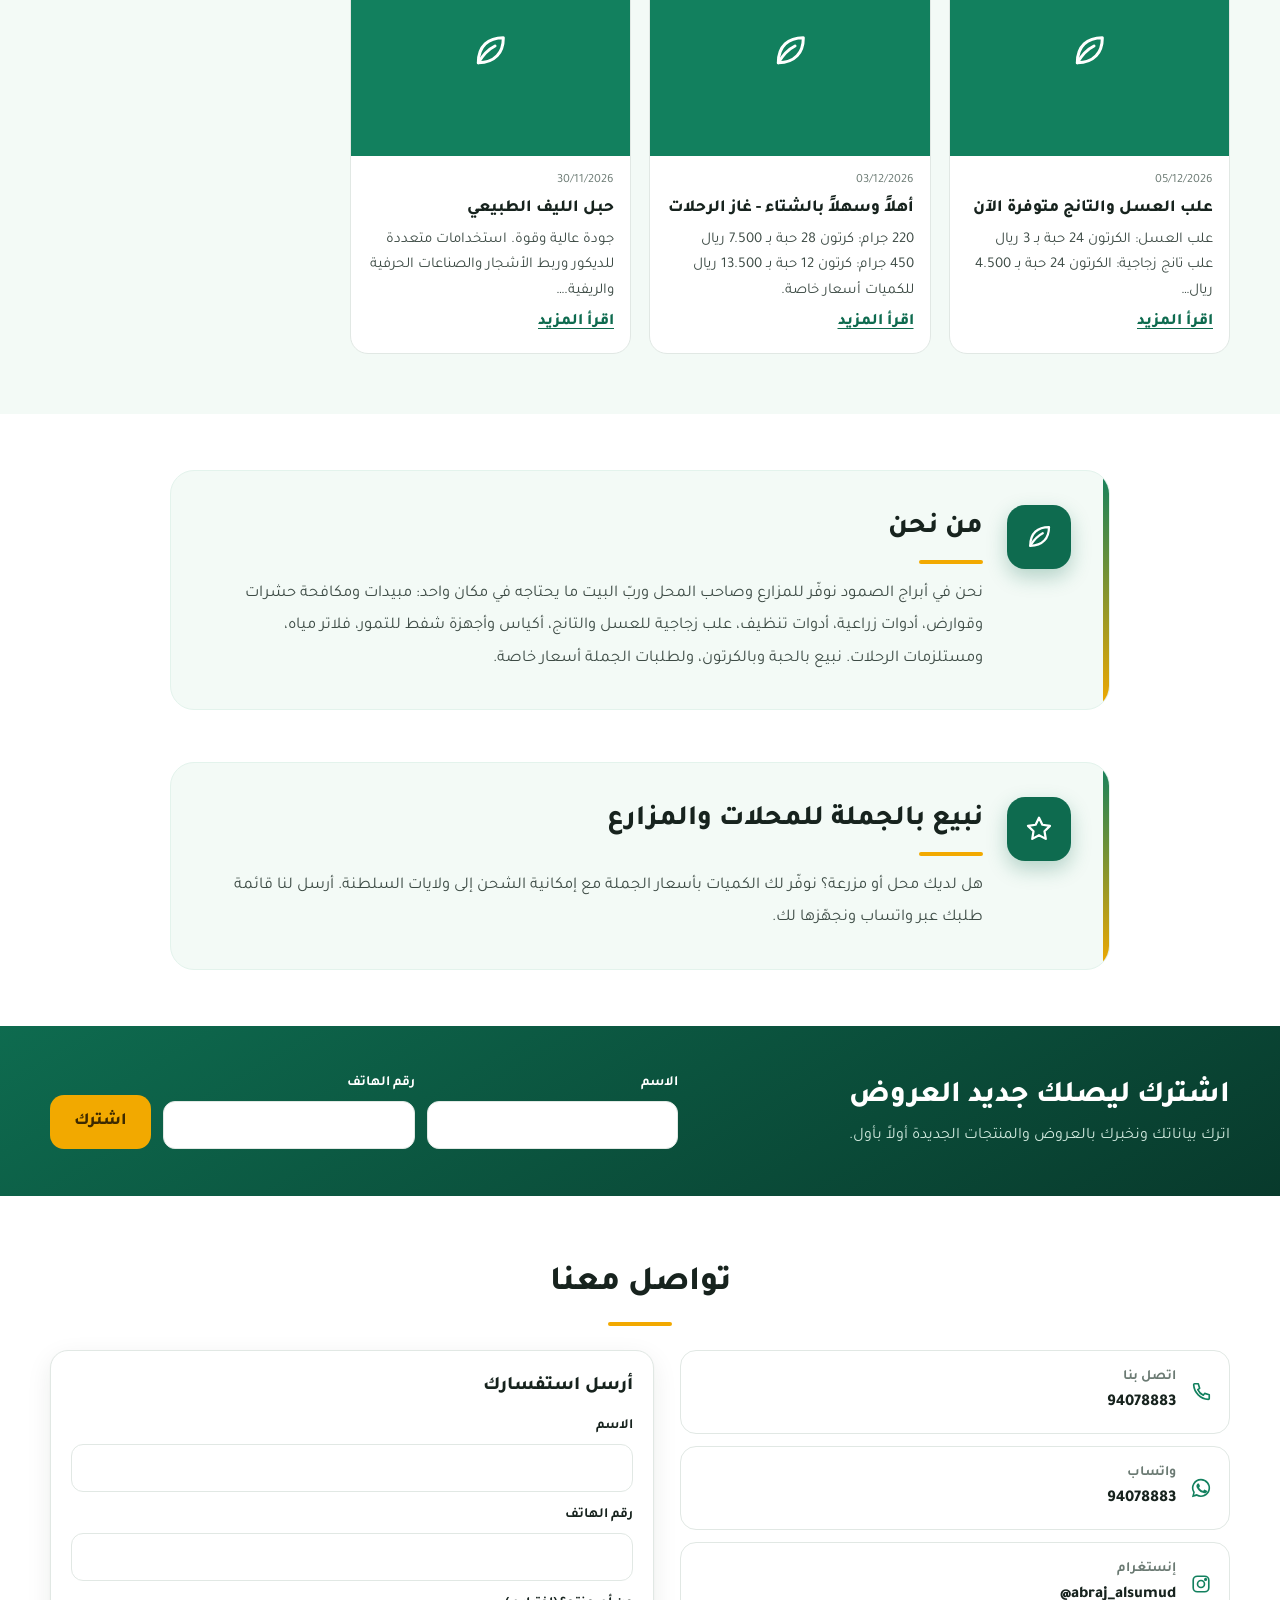
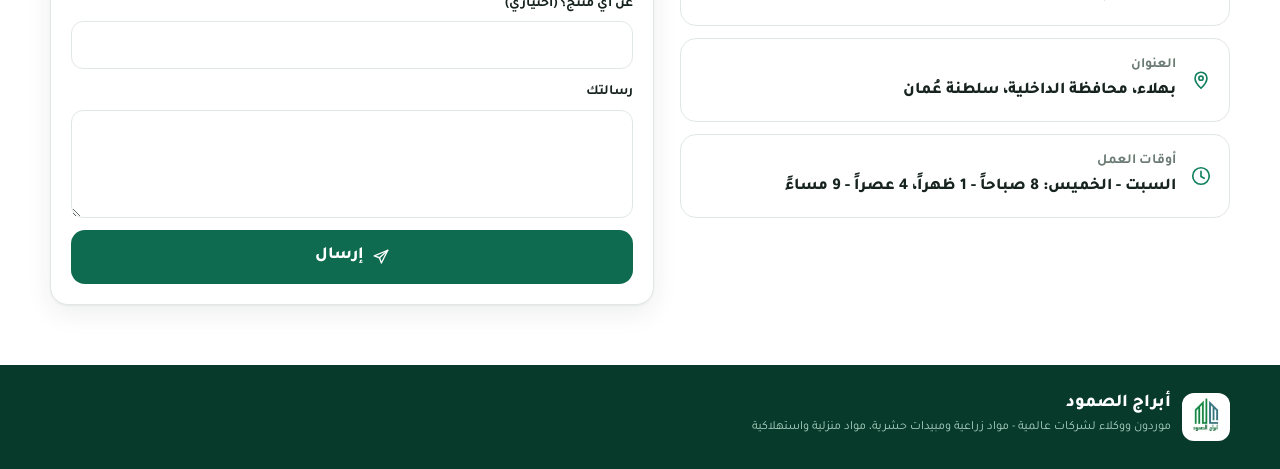
==== commit dd5d291d: "Add files via upload" ====
--- a/index.html
+++ b/index.html
@@ -7,23 +7,23 @@
 <meta name="color-scheme" content="light only">
 <title>أبراج الصمود - مواد زراعية ومبيدات ومواد منزلية بالجملة والمفرد | بهلاء (نسخة تجريبية)</title>
 <meta name="robots" content="noindex, nofollow">
-<meta name="description" content="أبراج الصمود - سوق بهلاء، سلطنة عُمان. موردون ووكلاء لشركات عالمية: مواد زراعية ومبيدات حشرية، مواد منزلية واستهلاكية، علب العسل والتانج ومستلزمات التمور. جملة ومفرد.">
+<meta name="description" content="أبراج الصمود - بهلاء، سلطنة عُمان. موردون ووكلاء لشركات عالمية: مواد زراعية ومبيدات حشرية، مواد منزلية واستهلاكية، علب العسل والتانج ومستلزمات التمور. جملة ومفرد.">
 <meta property="og:title" content="أبراج الصمود - Abraj Alsumud">
-<meta property="og:description" content="مواد زراعية ومبيدات حشرية، مواد منزلية واستهلاكية - جملة ومفرد. سوق بهلاء، سلطنة عُمان.">
+<meta property="og:description" content="مواد زراعية ومبيدات حشرية، مواد منزلية واستهلاكية - جملة ومفرد. بهلاء، سلطنة عُمان.">
 <meta property="og:type" content="website">
 <link rel="icon" href="img/logo.jpg" type="image/jpeg">
 <link rel="stylesheet" href="css/fonts.css?v=441dbd17">
-<link rel="stylesheet" href="css/site.css?v=4622fbb3">
+<link rel="stylesheet" href="css/site.css?v=744cc4a2">
 </head>
 <body>
 <div id="site"><div class="s-down"><h1>أبراج الصمود</h1><p>...</p></div></div>
-<noscript><p style="padding:30px;text-align:center">أبراج الصمود - سوق بهلاء، سلطنة عُمان. هاتف وواتساب: 94078883</p></noscript>
+<noscript><p style="padding:30px;text-align:center">أبراج الصمود - بهلاء، سلطنة عُمان. هاتف وواتساب: 94078883</p></noscript>
 <script>window.ROOT = '';</script>
-<script src="js/core.js?v=176d2170"></script>
-<script src="js/site-defaults.js?v=f56f1dfe"></script>
-<script src="js/demo-data.js?v=da38cd94"></script>
-<script src="js/local-backend.js?v=6f7dc704"></script>
-<script src="js/api.js?v=f20d80b0"></script>
-<script src="js/site.js?v=b09889ff"></script>
+<script src="js/core.js?v=db0a5981"></script>
+<script src="js/site-defaults.js?v=996dfa01"></script>
+<script src="js/demo-data.js?v=4b501205"></script>
+<script src="js/local-backend.js?v=142d4336"></script>
+<script src="js/api.js?v=fcd4b96c"></script>
+<script src="js/site.js?v=94713df8"></script>
 </body>
 </html>
--- a/css/site.css
+++ b/css/site.css
@@ -98,7 +98,7 @@
 .s-more{align-self:flex-start;color:var(--g700);font-weight:800;margin-top:auto;text-decoration:underline;text-underline-offset:4px}
 .s-detail{display:grid;grid-template-columns:minmax(0,300px) minmax(0,1fr);gap:22px;align-items:start}
 .s-dpic{width:100%;aspect-ratio:1/1;object-fit:cover;border-radius:16px;font-size:60px}
-.s-ptable{width:100%;border-collapse:collapse;margin:12px 0}.s-ptable th{font-size:13px;color:var(--muted);text-align:start;padding:6px 8px;border-bottom:1px solid var(--line)}.s-ptable td{padding:9px 8px;border-bottom:1px solid var(--line)}.s-ptable b{color:var(--g700);font-size:18px}
+.s-ptable{width:100%;border-collapse:collapse;margin:12px 0}.s-ptable th{font-size:13px;color:var(--muted);text-align:center;padding:6px 8px;border-bottom:1px solid var(--line)}.s-ptable td{padding:9px 8px;border-bottom:1px solid var(--line);text-align:center}.s-ptable th:first-child,.s-ptable td:first-child{text-align:start}.s-ptable b{color:var(--g700);font-size:18px}
 
 /* subscribe + contact */
 .s-sub{background:linear-gradient(150deg,var(--g700),var(--g900));color:#fff;padding-block:46px}
